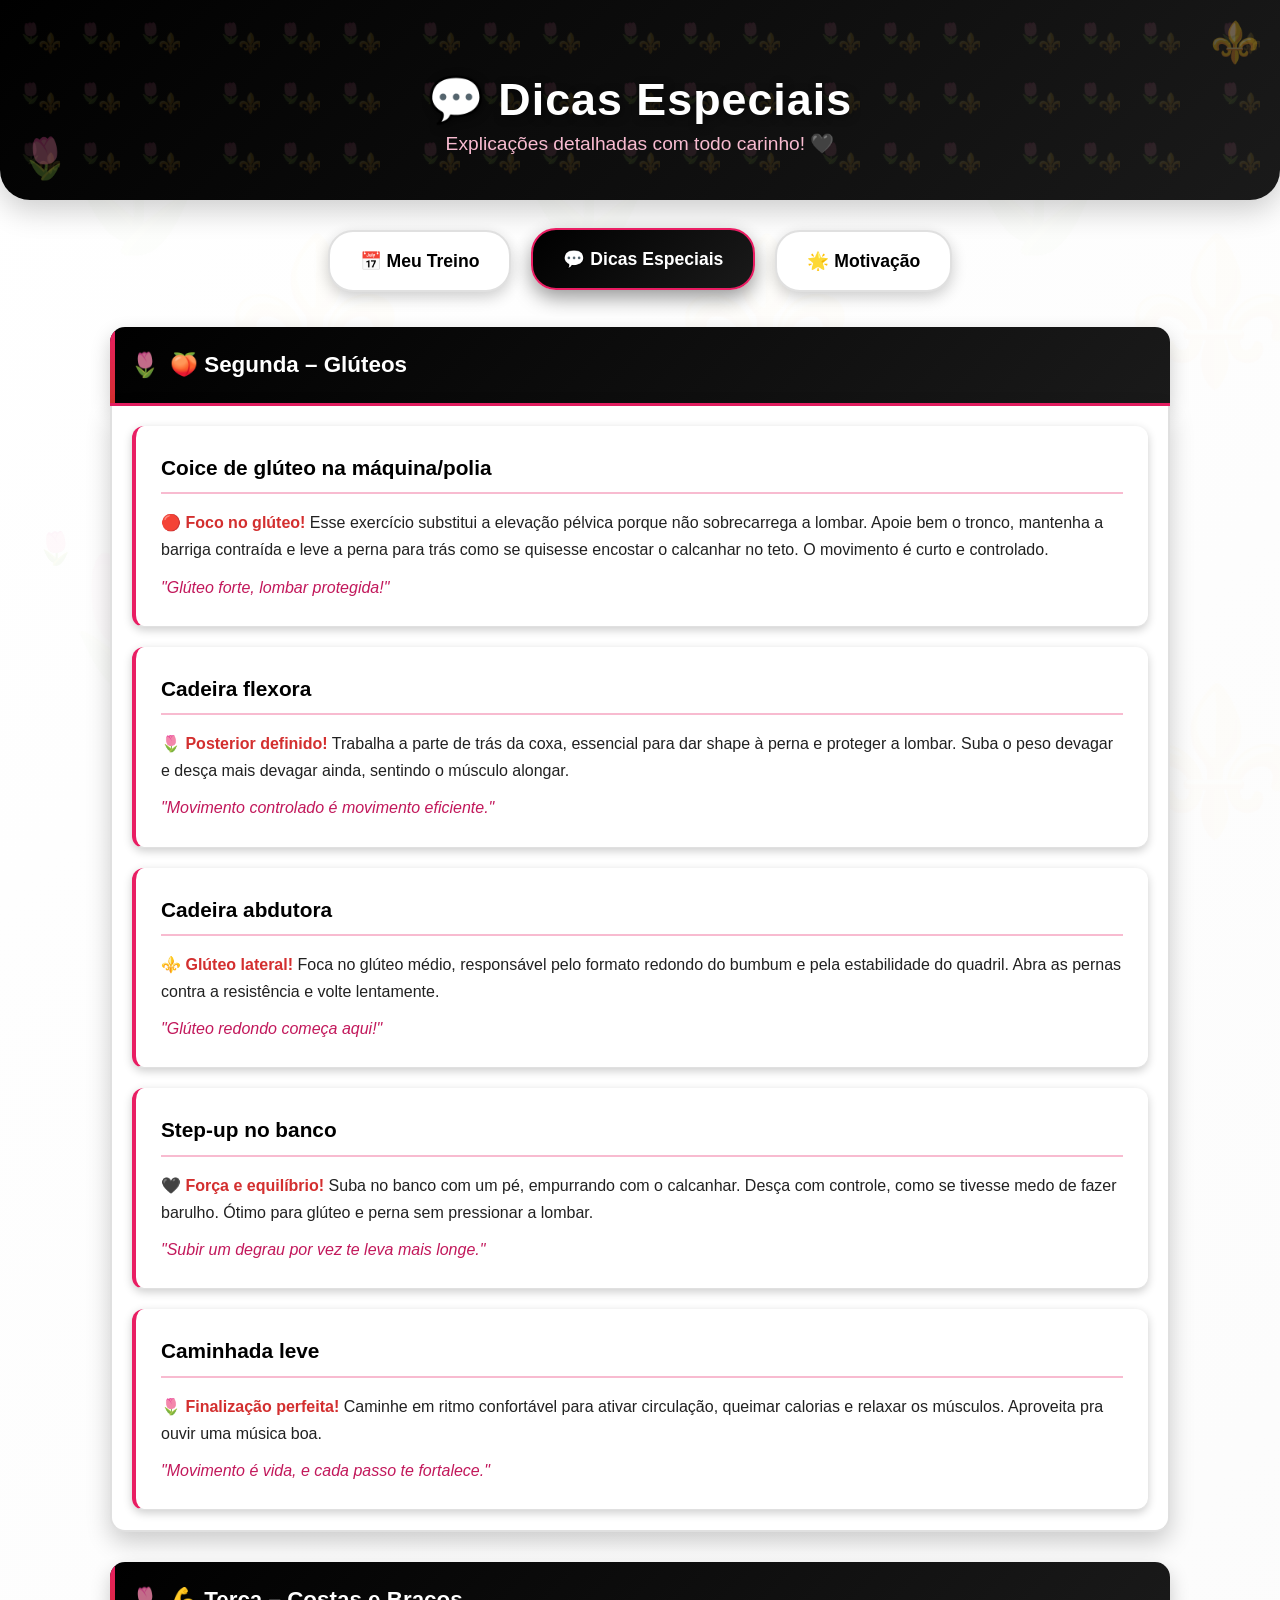
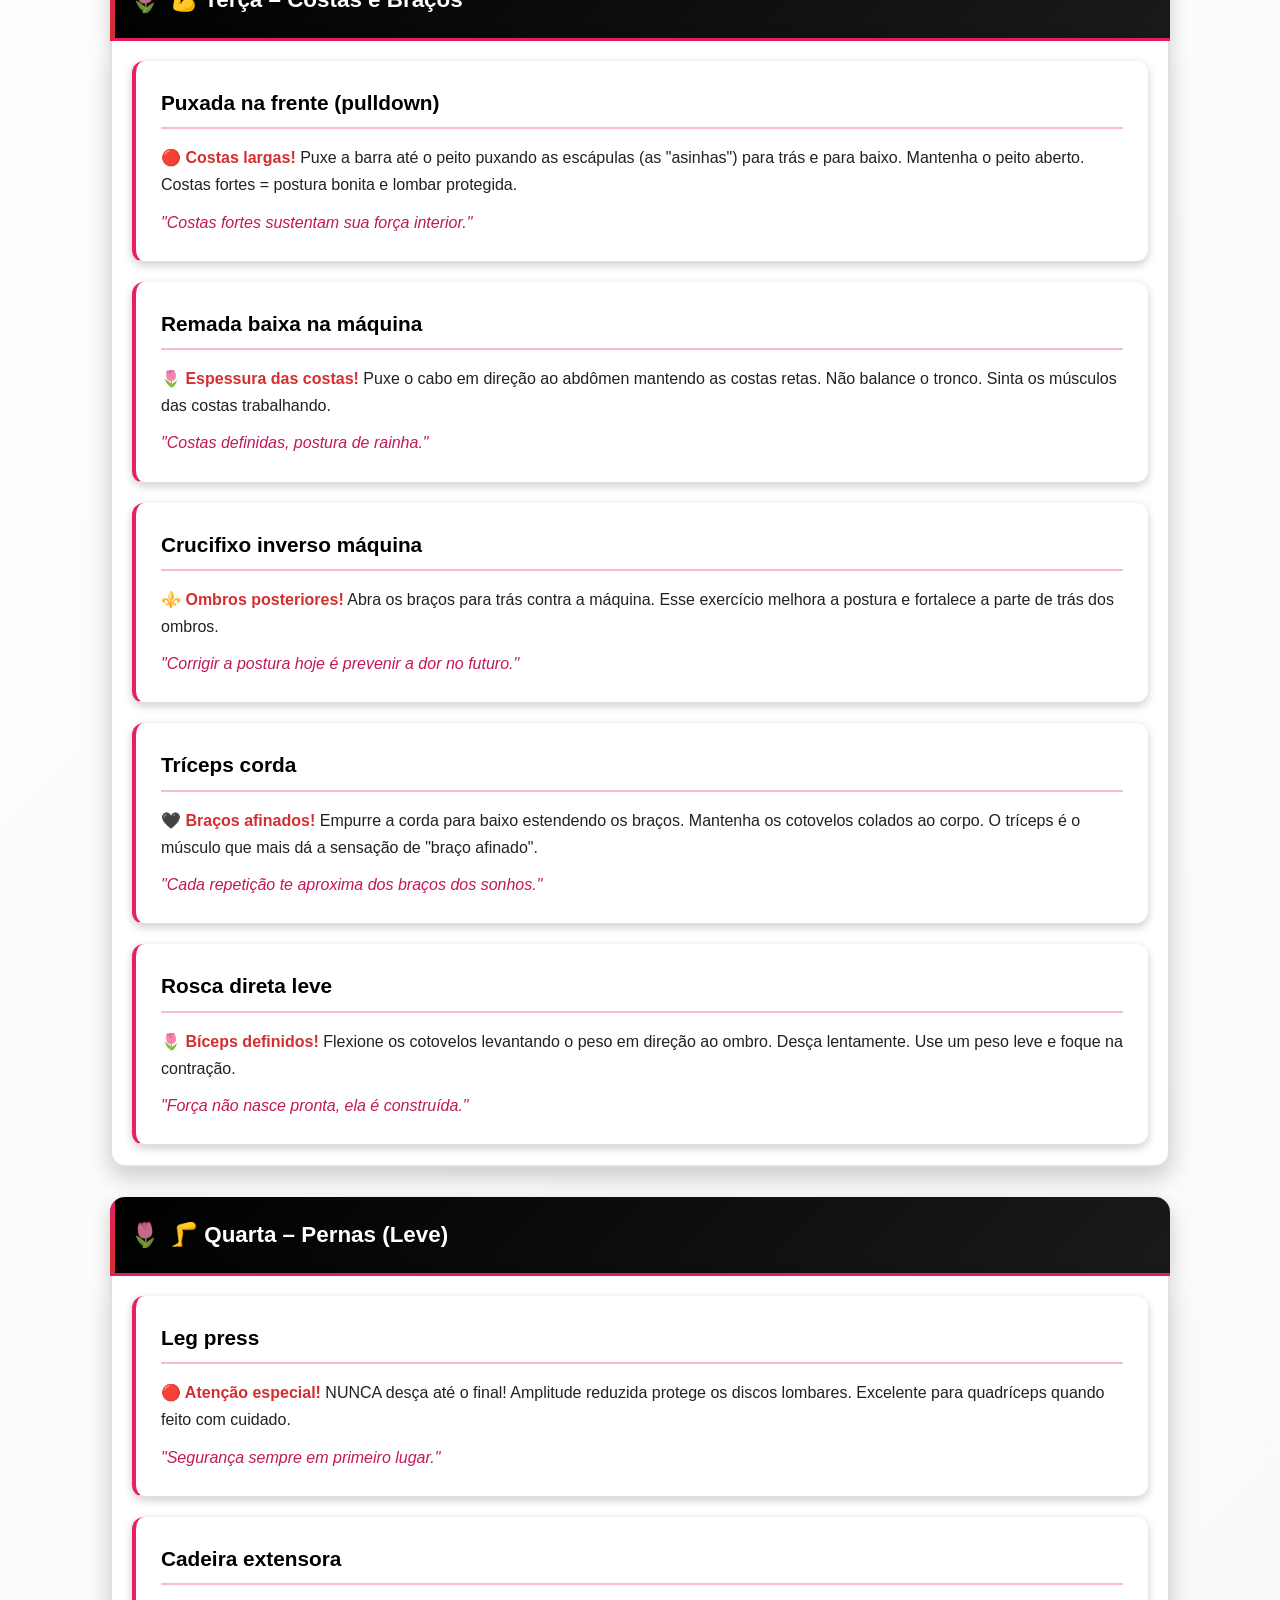
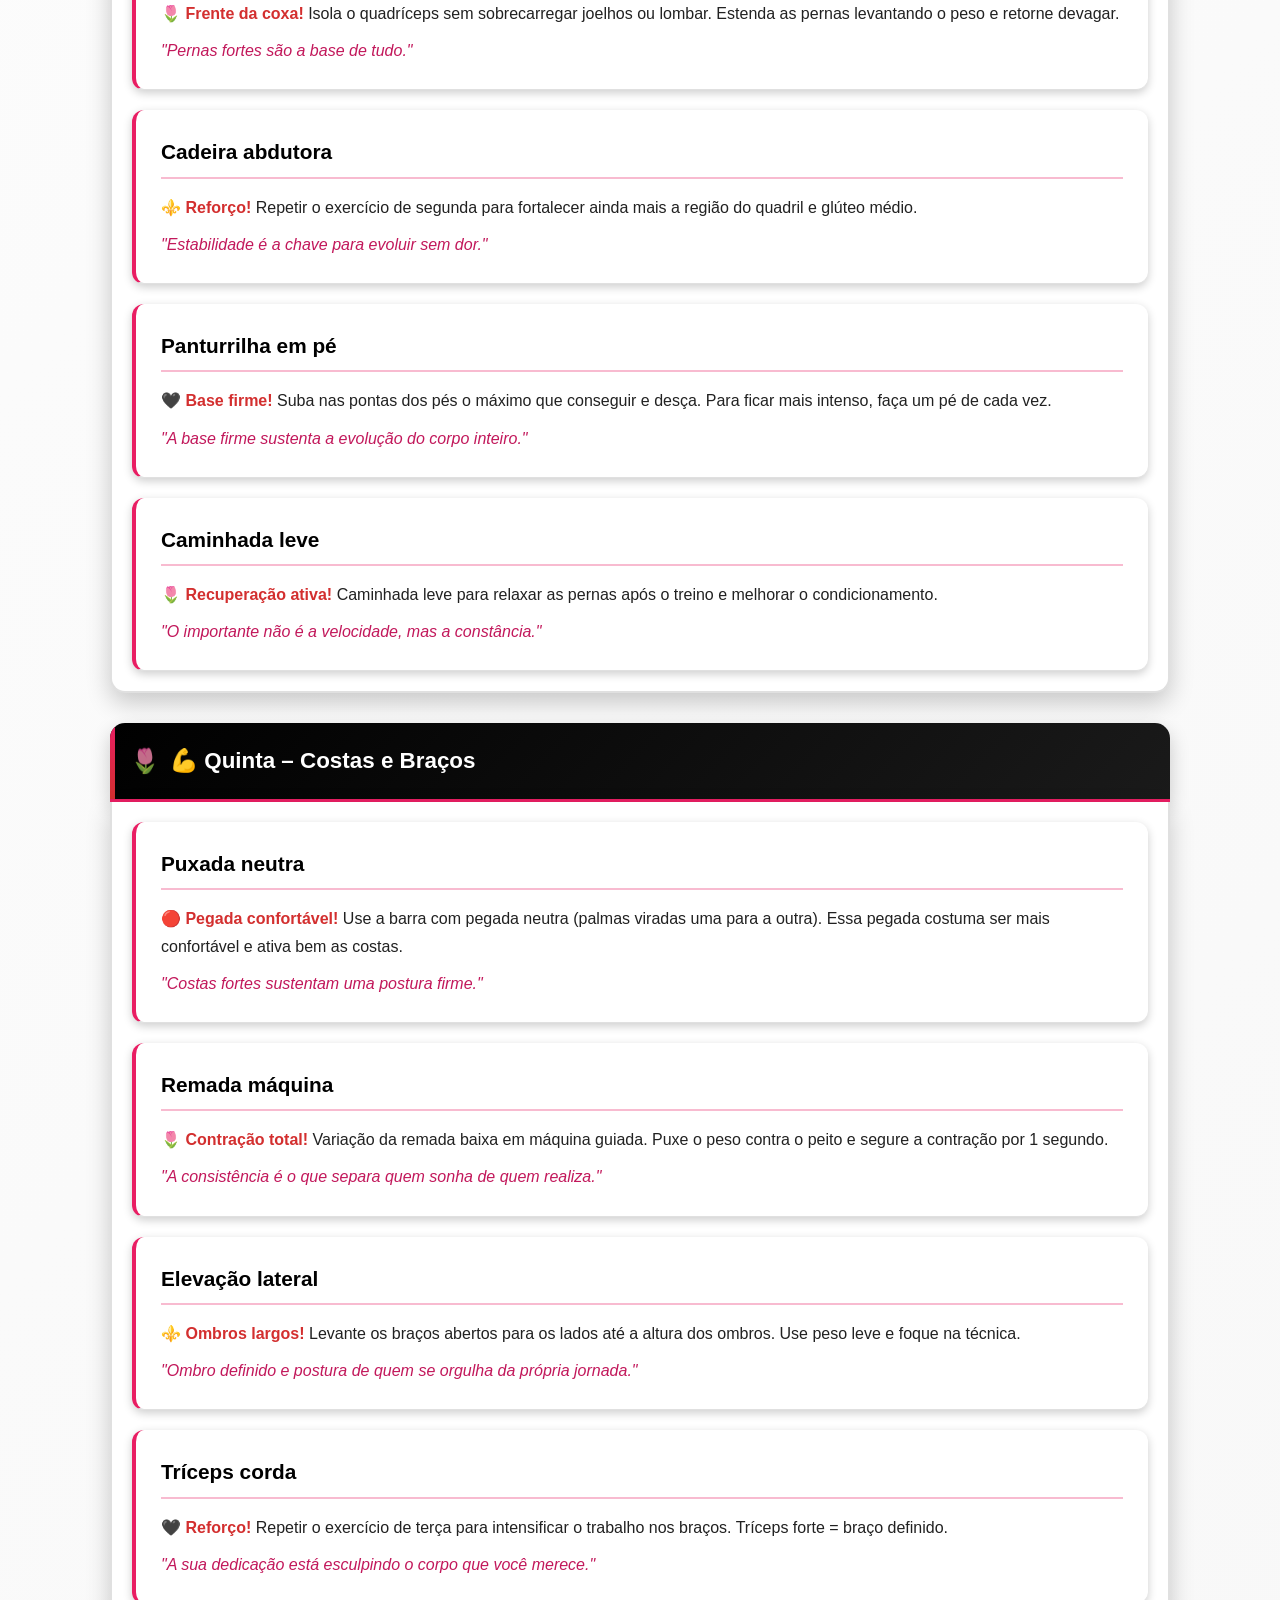
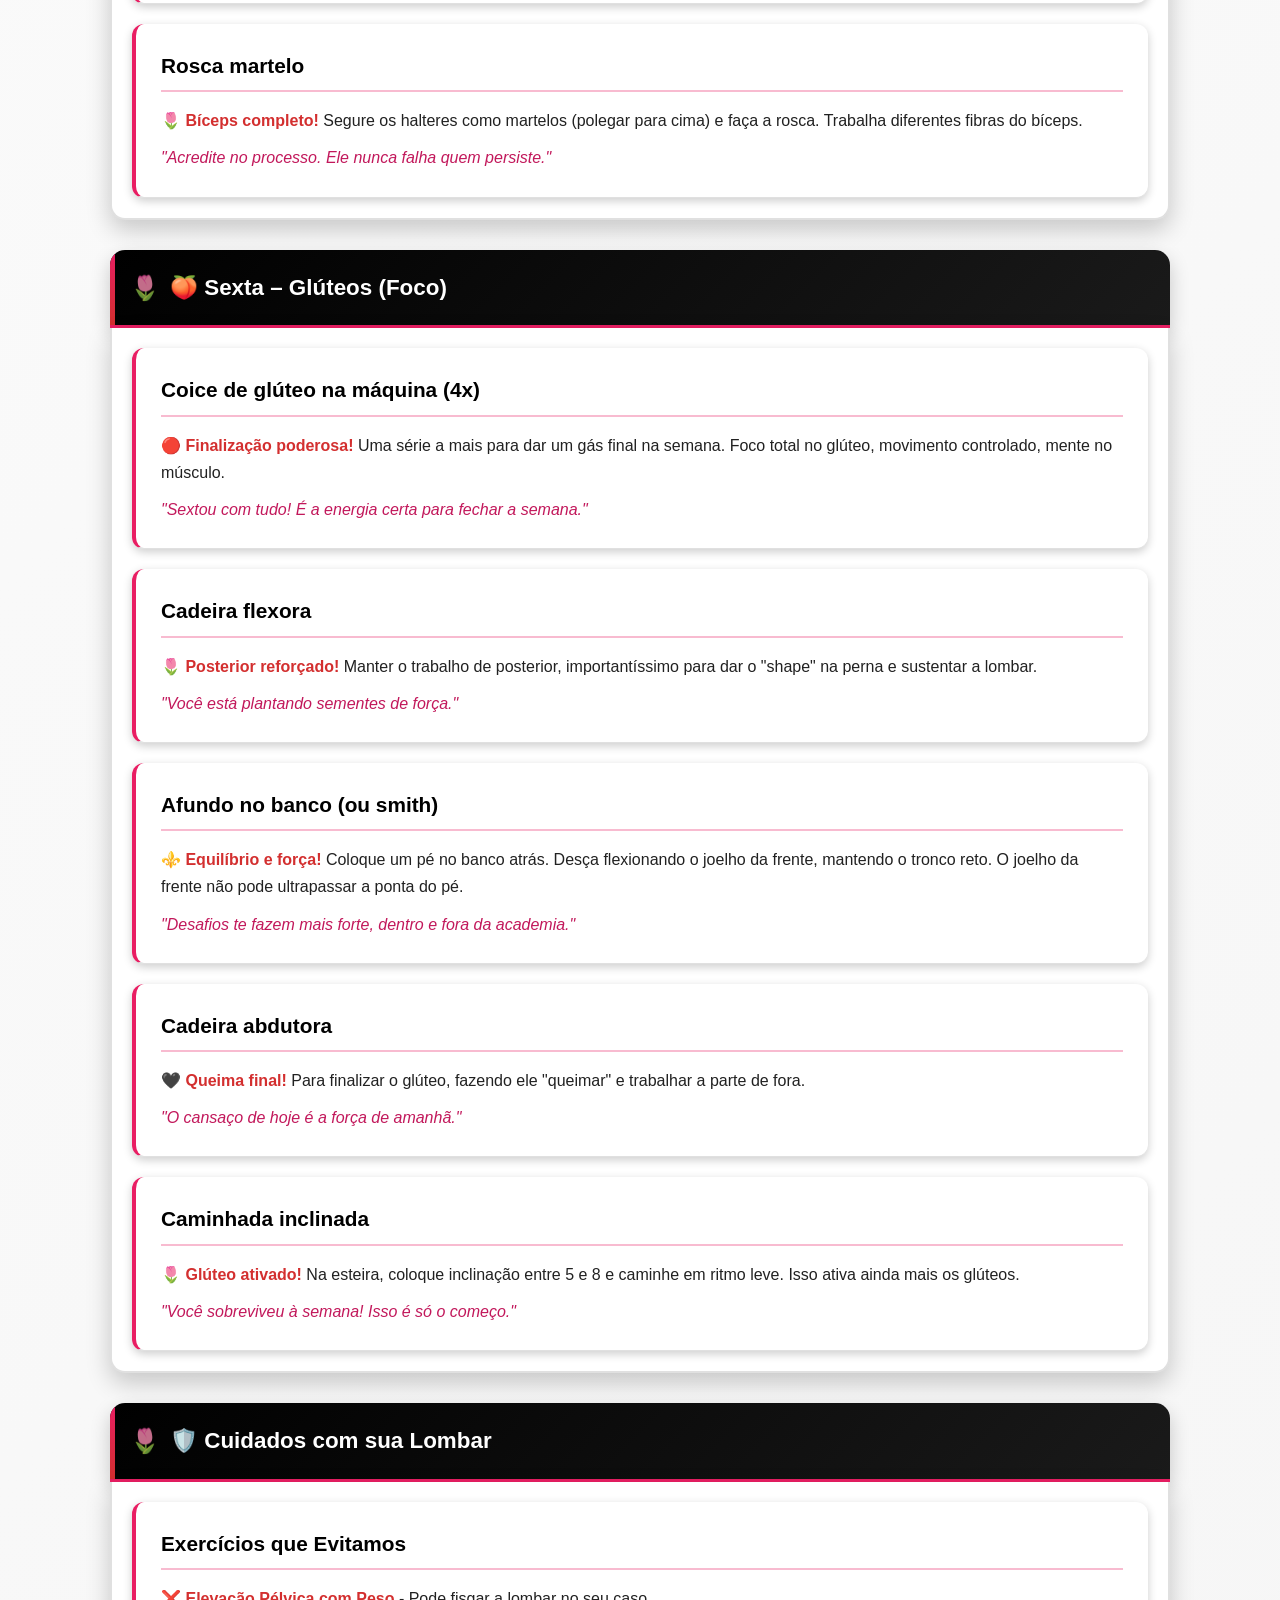
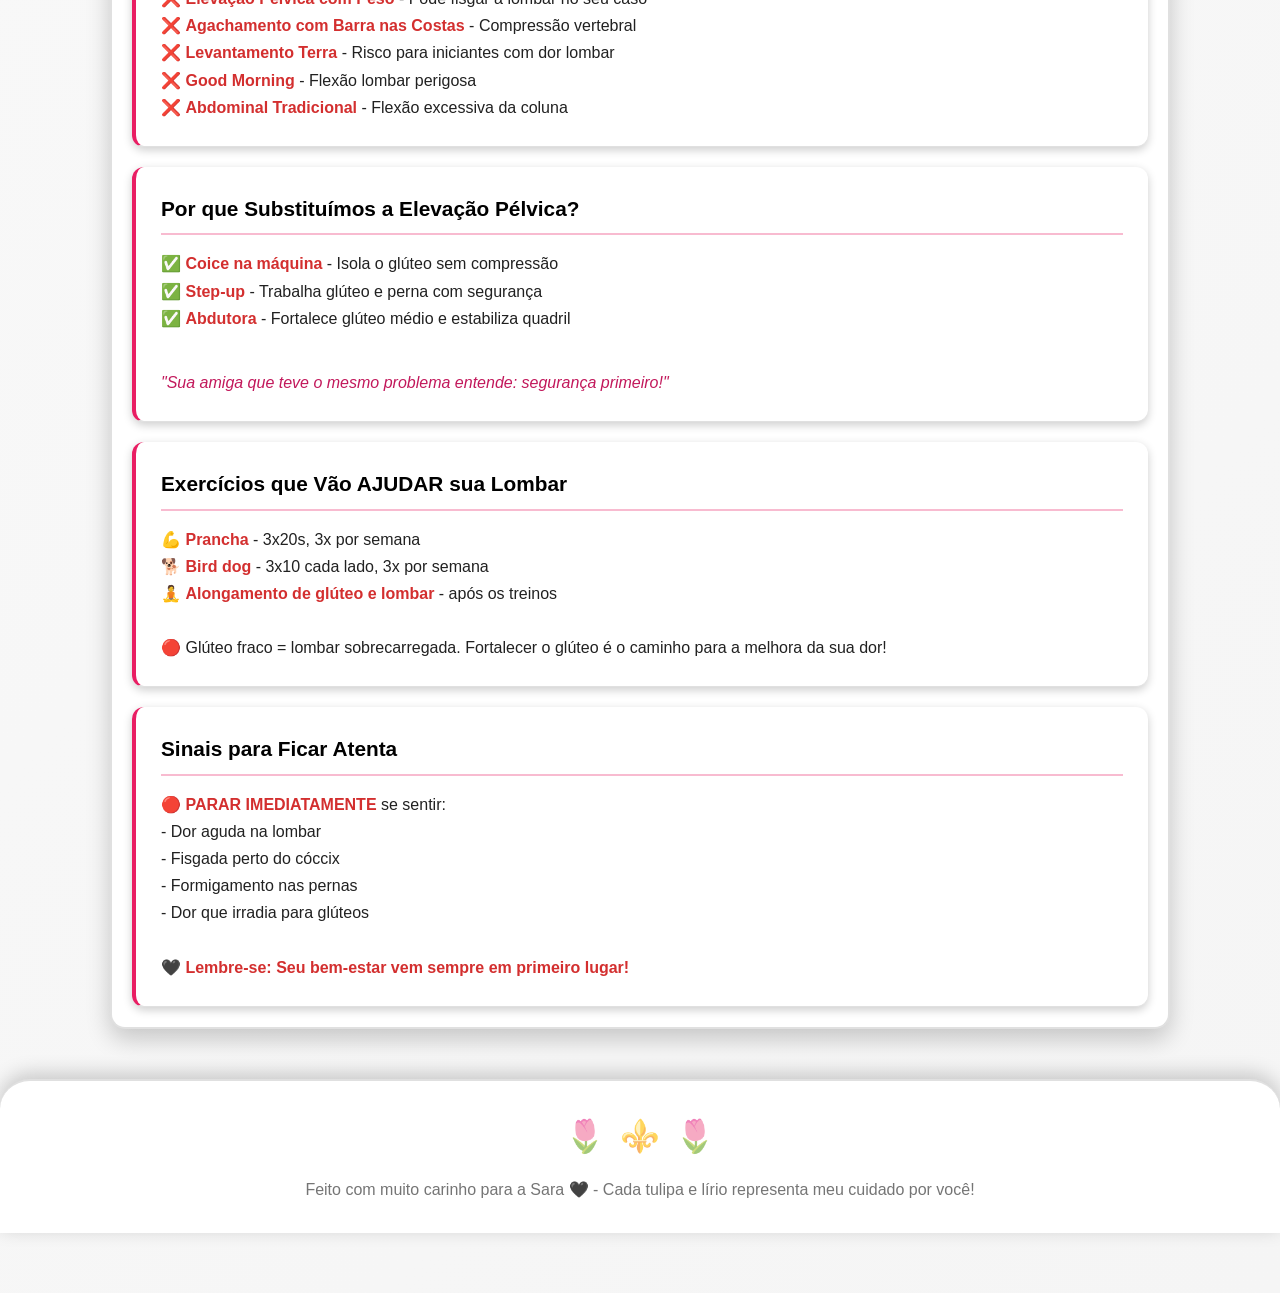
==== comentarios.html @ 5d080634 "v" ====
<!DOCTYPE html>
<html lang="pt-br">
<head>
    <meta charset="UTF-8">
    <meta name="viewport" content="width=device-width, initial-scale=1.0">
    <title>Dicas Especiais - Sara</title>
    <link rel="stylesheet" href="estilo.css">
    <link rel="manifest" href="manifest.json">
    <meta name="theme-color" content="#000000">
</head>
<body class="pagina-comentarios">
    <header>
        <div class="header-bg">
            <div class="header-overlay"></div>
            <div class="flower-decoration-left">🌷</div>
            <div class="flower-decoration-right">⚜️</div>
        </div>
        <h1>💬 Dicas Especiais</h1>
        <p class="subtitulo">Explicações detalhadas com todo carinho! 🖤</p>
    </header>

    <nav class="main-nav">
        <a href="index.html" class="nav-link">📅 Meu Treino</a>
        <a href="comentarios.html" class="nav-link active">💬 Dicas Especiais</a>
        <a href="motivacao.html" class="nav-link">🌟 Motivação</a>
    </nav>

    <div class="container">
        <!-- SEGUNDA - GLÚTEOS -->
        <div class="dia-treino" id="comentarios-segunda">
            <div class="card-header">
                <div class="flower-small">🌷</div>
                <h2>🍑 Segunda – Glúteos</h2>
            </div>
            <div class="exercicios comentarios-lista">
                <div class="comentario-item">
                    <h3>Coice de glúteo na máquina/polia</h3>
                    <p><strong>🔴 Foco no glúteo!</strong> Esse exercício substitui a elevação pélvica porque não sobrecarrega a lombar. Apoie bem o tronco, mantenha a barriga contraída e leve a perna para trás como se quisesse encostar o calcanhar no teto. O movimento é curto e controlado. <em>"Glúteo forte, lombar protegida!"</em></p>
                </div>
                <div class="comentario-item">
                    <h3>Cadeira flexora</h3>
                    <p><strong>🌷 Posterior definido!</strong> Trabalha a parte de trás da coxa, essencial para dar shape à perna e proteger a lombar. Suba o peso devagar e desça mais devagar ainda, sentindo o músculo alongar. <em>"Movimento controlado é movimento eficiente."</em></p>
                </div>
                <div class="comentario-item">
                    <h3>Cadeira abdutora</h3>
                    <p><strong>⚜️ Glúteo lateral!</strong> Foca no glúteo médio, responsável pelo formato redondo do bumbum e pela estabilidade do quadril. Abra as pernas contra a resistência e volte lentamente. <em>"Glúteo redondo começa aqui!"</em></p>
                </div>
                <div class="comentario-item">
                    <h3>Step-up no banco</h3>
                    <p><strong>🖤 Força e equilíbrio!</strong> Suba no banco com um pé, empurrando com o calcanhar. Desça com controle, como se tivesse medo de fazer barulho. Ótimo para glúteo e perna sem pressionar a lombar. <em>"Subir um degrau por vez te leva mais longe."</em></p>
                </div>
                <div class="comentario-item">
                    <h3>Caminhada leve</h3>
                    <p><strong>🌷 Finalização perfeita!</strong> Caminhe em ritmo confortável para ativar circulação, queimar calorias e relaxar os músculos. Aproveita pra ouvir uma música boa. <em>"Movimento é vida, e cada passo te fortalece."</em></p>
                </div>
            </div>
        </div>

        <!-- TERÇA - COSTAS E BRAÇOS -->
        <div class="dia-treino" id="comentarios-terca">
            <div class="card-header">
                <div class="flower-small">🌷</div>
                <h2>💪 Terça – Costas e Braços</h2>
            </div>
            <div class="exercicios comentarios-lista">
                <div class="comentario-item">
                    <h3>Puxada na frente (pulldown)</h3>
                    <p><strong>🔴 Costas largas!</strong> Puxe a barra até o peito puxando as escápulas (as "asinhas") para trás e para baixo. Mantenha o peito aberto. Costas fortes = postura bonita e lombar protegida. <em>"Costas fortes sustentam sua força interior."</em></p>
                </div>
                <div class="comentario-item">
                    <h3>Remada baixa na máquina</h3>
                    <p><strong>🌷 Espessura das costas!</strong> Puxe o cabo em direção ao abdômen mantendo as costas retas. Não balance o tronco. Sinta os músculos das costas trabalhando. <em>"Costas definidas, postura de rainha."</em></p>
                </div>
                <div class="comentario-item">
                    <h3>Crucifixo inverso máquina</h3>
                    <p><strong>⚜️ Ombros posteriores!</strong> Abra os braços para trás contra a máquina. Esse exercício melhora a postura e fortalece a parte de trás dos ombros. <em>"Corrigir a postura hoje é prevenir a dor no futuro."</em></p>
                </div>
                <div class="comentario-item">
                    <h3>Tríceps corda</h3>
                    <p><strong>🖤 Braços afinados!</strong> Empurre a corda para baixo estendendo os braços. Mantenha os cotovelos colados ao corpo. O tríceps é o músculo que mais dá a sensação de "braço afinado". <em>"Cada repetição te aproxima dos braços dos sonhos."</em></p>
                </div>
                <div class="comentario-item">
                    <h3>Rosca direta leve</h3>
                    <p><strong>🌷 Bíceps definidos!</strong> Flexione os cotovelos levantando o peso em direção ao ombro. Desça lentamente. Use um peso leve e foque na contração. <em>"Força não nasce pronta, ela é construída."</em></p>
                </div>
            </div>
        </div>

        <!-- QUARTA - PERNAS LEVE -->
        <div class="dia-treino" id="comentarios-quarta">
            <div class="card-header">
                <div class="flower-small">🌷</div>
                <h2>🦵 Quarta – Pernas (Leve)</h2>
            </div>
            <div class="exercicios comentarios-lista">
                <div class="comentario-item">
                    <h3>Leg press</h3>
                    <p><strong>🔴 Atenção especial!</strong> NUNCA desça até o final! Amplitude reduzida protege os discos lombares. Excelente para quadríceps quando feito com cuidado. <em>"Segurança sempre em primeiro lugar."</em></p>
                </div>
                <div class="comentario-item">
                    <h3>Cadeira extensora</h3>
                    <p><strong>🌷 Frente da coxa!</strong> Isola o quadríceps sem sobrecarregar joelhos ou lombar. Estenda as pernas levantando o peso e retorne devagar. <em>"Pernas fortes são a base de tudo."</em></p>
                </div>
                <div class="comentario-item">
                    <h3>Cadeira abdutora</h3>
                    <p><strong>⚜️ Reforço!</strong> Repetir o exercício de segunda para fortalecer ainda mais a região do quadril e glúteo médio. <em>"Estabilidade é a chave para evoluir sem dor."</em></p>
                </div>
                <div class="comentario-item">
                    <h3>Panturrilha em pé</h3>
                    <p><strong>🖤 Base firme!</strong> Suba nas pontas dos pés o máximo que conseguir e desça. Para ficar mais intenso, faça um pé de cada vez. <em>"A base firme sustenta a evolução do corpo inteiro."</em></p>
                </div>
                <div class="comentario-item">
                    <h3>Caminhada leve</h3>
                    <p><strong>🌷 Recuperação ativa!</strong> Caminhada leve para relaxar as pernas após o treino e melhorar o condicionamento. <em>"O importante não é a velocidade, mas a constância."</em></p>
                </div>
            </div>
        </div>

        <!-- QUINTA - COSTAS E BRAÇOS -->
        <div class="dia-treino" id="comentarios-quinta">
            <div class="card-header">
                <div class="flower-small">🌷</div>
                <h2>💪 Quinta – Costas e Braços</h2>
            </div>
            <div class="exercicios comentarios-lista">
                <div class="comentario-item">
                    <h3>Puxada neutra</h3>
                    <p><strong>🔴 Pegada confortável!</strong> Use a barra com pegada neutra (palmas viradas uma para a outra). Essa pegada costuma ser mais confortável e ativa bem as costas. <em>"Costas fortes sustentam uma postura firme."</em></p>
                </div>
                <div class="comentario-item">
                    <h3>Remada máquina</h3>
                    <p><strong>🌷 Contração total!</strong> Variação da remada baixa em máquina guiada. Puxe o peso contra o peito e segure a contração por 1 segundo. <em>"A consistência é o que separa quem sonha de quem realiza."</em></p>
                </div>
                <div class="comentario-item">
                    <h3>Elevação lateral</h3>
                    <p><strong>⚜️ Ombros largos!</strong> Levante os braços abertos para os lados até a altura dos ombros. Use peso leve e foque na técnica. <em>"Ombro definido e postura de quem se orgulha da própria jornada."</em></p>
                </div>
                <div class="comentario-item">
                    <h3>Tríceps corda</h3>
                    <p><strong>🖤 Reforço!</strong> Repetir o exercício de terça para intensificar o trabalho nos braços. Tríceps forte = braço definido. <em>"A sua dedicação está esculpindo o corpo que você merece."</em></p>
                </div>
                <div class="comentario-item">
                    <h3>Rosca martelo</h3>
                    <p><strong>🌷 Bíceps completo!</strong> Segure os halteres como martelos (polegar para cima) e faça a rosca. Trabalha diferentes fibras do bíceps. <em>"Acredite no processo. Ele nunca falha quem persiste."</em></p>
                </div>
            </div>
        </div>

        <!-- SEXTA - GLÚTEOS -->
        <div class="dia-treino" id="comentarios-sexta">
            <div class="card-header">
                <div class="flower-small">🌷</div>
                <h2>🍑 Sexta – Glúteos (Foco)</h2>
            </div>
            <div class="exercicios comentarios-lista">
                <div class="comentario-item">
                    <h3>Coice de glúteo na máquina (4x)</h3>
                    <p><strong>🔴 Finalização poderosa!</strong> Uma série a mais para dar um gás final na semana. Foco total no glúteo, movimento controlado, mente no músculo. <em>"Sextou com tudo! É a energia certa para fechar a semana."</em></p>
                </div>
                <div class="comentario-item">
                    <h3>Cadeira flexora</h3>
                    <p><strong>🌷 Posterior reforçado!</strong> Manter o trabalho de posterior, importantíssimo para dar o "shape" na perna e sustentar a lombar. <em>"Você está plantando sementes de força."</em></p>
                </div>
                <div class="comentario-item">
                    <h3>Afundo no banco (ou smith)</h3>
                    <p><strong>⚜️ Equilíbrio e força!</strong> Coloque um pé no banco atrás. Desça flexionando o joelho da frente, mantendo o tronco reto. O joelho da frente não pode ultrapassar a ponta do pé. <em>"Desafios te fazem mais forte, dentro e fora da academia."</em></p>
                </div>
                <div class="comentario-item">
                    <h3>Cadeira abdutora</h3>
                    <p><strong>🖤 Queima final!</strong> Para finalizar o glúteo, fazendo ele "queimar" e trabalhar a parte de fora. <em>"O cansaço de hoje é a força de amanhã."</em></p>
                </div>
                <div class="comentario-item">
                    <h3>Caminhada inclinada</h3>
                    <p><strong>🌷 Glúteo ativado!</strong> Na esteira, coloque inclinação entre 5 e 8 e caminhe em ritmo leve. Isso ativa ainda mais os glúteos. <em>"Você sobreviveu à semana! Isso é só o começo."</em></p>
                </div>
            </div>
        </div>

        <!-- CUIDADOS ESPECIAIS -->
        <div class="dia-treino" id="cuidados">
            <div class="card-header">
                <div class="flower-small">🌷</div>
                <h2>🛡️ Cuidados com sua Lombar</h2>
            </div>
            <div class="exercicios comentarios-lista">
                <div class="comentario-item">
                    <h3>Exercícios que Evitamos</h3>
                    <p>❌ <strong>Elevação Pélvica com Peso</strong> - Pode fisgar a lombar no seu caso<br>
                       ❌ <strong>Agachamento com Barra nas Costas</strong> - Compressão vertebral<br>
                       ❌ <strong>Levantamento Terra</strong> - Risco para iniciantes com dor lombar<br>
                       ❌ <strong>Good Morning</strong> - Flexão lombar perigosa<br>
                       ❌ <strong>Abdominal Tradicional</strong> - Flexão excessiva da coluna</p>
                </div>
                <div class="comentario-item">
                    <h3>Por que Substituímos a Elevação Pélvica?</h3>
                    <p>✅ <strong>Coice na máquina</strong> - Isola o glúteo sem compressão<br>
                       ✅ <strong>Step-up</strong> - Trabalha glúteo e perna com segurança<br>
                       ✅ <strong>Abdutora</strong> - Fortalece glúteo médio e estabiliza quadril<br>
                       <br>
                       <em>"Sua amiga que teve o mesmo problema entende: segurança primeiro!"</em></p>
                </div>
                <div class="comentario-item">
                    <h3>Exercícios que Vão AJUDAR sua Lombar</h3>
                    <p>💪 <strong>Prancha</strong> - 3x20s, 3x por semana<br>
                       🐕 <strong>Bird dog</strong> - 3x10 cada lado, 3x por semana<br>
                       🧘 <strong>Alongamento de glúteo e lombar</strong> - após os treinos<br>
                       <br>
                       <span class="destaque">🔴 Glúteo fraco = lombar sobrecarregada. Fortalecer o glúteo é o caminho para a melhora da sua dor!</span></p>
                </div>
                <div class="comentario-item">
                    <h3>Sinais para Ficar Atenta</h3>
                    <p>🔴 <strong>PARAR IMEDIATAMENTE</strong> se sentir:<br>
                       - Dor aguda na lombar<br>
                       - Fisgada perto do cóccix<br>
                       - Formigamento nas pernas<br>
                       - Dor que irradia para glúteos<br>
                       <br>
                       <strong>🖤 Lembre-se: Seu bem-estar vem sempre em primeiro lugar!</strong></p>
                </div>
            </div>
        </div>
    </div>

    <footer>
        <div class="footer-flowers">
            <span>🌷</span>
            <span>⚜️</span>
            <span>🌷</span>
        </div>
        <p>Feito com muito carinho para a Sara 🖤 - Cada tulipa e lírio representa meu cuidado por você!</p>
    </footer>

    <script src="script.js"></script>
</body>
</html>
---- estilo.css ----
/* estilo.css - Tema Sara: Preto, Rosa e Vermelho com Tulipas e Lírios */
:root {
    --preto: #000000;
    --preto-suave: #1a1a1a;
    --preto-claro: #2d2d2d;
    --rosa-escuro: #c2185b;
    --rosa-medio: #e91e63;
    --rosa-claro: #f8bbd0;
    --rosa-suave: #fce4ec;
    --vermelho-escuro: #b71c1c;
    --vermelho-medio: #d32f2f;
    --vermelho-suave: #ffcdd2;
    --branco: #ffffff;
    --cinza-claro: #f5f5f5;
    --cinza-medio: #e0e0e0;
    --cinza-escuro: #9e9e9e;
    --texto: #212121;
    --texto-claro: #757575;
    --sombra-preta: rgba(0, 0, 0, 0.2);
    --sombra-rosa: rgba(233, 30, 99, 0.2);
    --sombra-vermelha: rgba(211, 47, 47, 0.2);
}

* {
    margin: 0;
    padding: 0;
    box-sizing: border-box;
    font-family: 'Segoe UI', Tahoma, Geneva, Verdana, sans-serif;
}

body {
    background-color: var(--branco);
    color: var(--texto);
    line-height: 1.6;
    padding-bottom: 60px;
    min-height: 100vh;
    position: relative;
}

/* FUNDO ESPECIAL PARA PÁGINA INDEX (Tulipas e Lírios) */
.pagina-index {
    background-image: url('data:image/svg+xml,<svg xmlns="http://www.w3.org/2000/svg" viewBox="0 0 100 100" opacity="0.03"><defs><pattern id="tulipas-lirios" x="0" y="0" width="40" height="40" patternUnits="userSpaceOnUse"><text x="10" y="20" font-size="20" fill="%23c2185b" text-anchor="middle">🌷</text><text x="30" y="35" font-size="20" fill="%23d32f2f" text-anchor="middle">⚜️</text></pattern></defs><rect width="100" height="100" fill="url(%23tulipas-lirios)"/></svg>');
    background-attachment: fixed;
}

/* FUNDO PARA PÁGINAS COMENTÁRIOS E MOTIVAÇÃO */
.pagina-comentarios, .pagina-motivacao {
    background: linear-gradient(135deg, var(--branco) 0%, var(--cinza-claro) 100%);
    position: relative;
}

.pagina-comentarios::before, .pagina-motivacao::before {
    content: '';
    position: fixed;
    top: 0;
    left: 0;
    width: 100%;
    height: 100%;
    background-image: url('data:image/svg+xml,<svg xmlns="http://www.w3.org/2000/svg" viewBox="0 0 100 100" opacity="0.02"><defs><pattern id="flores-bg" x="0" y="0" width="50" height="50" patternUnits="userSpaceOnUse"><text x="15" y="25" font-size="16" fill="%23c2185b" text-anchor="middle">🌷</text><text x="35" y="40" font-size="16" fill="%23d32f2f" text-anchor="middle">⚜️</text></pattern></defs><rect width="100" height="100" fill="url(%23flores-bg)"/></svg>');
    z-index: -1;
    pointer-events: none;
}

/* Tela de carregamento */
.loading {
    position: fixed;
    top: 0;
    left: 0;
    width: 100%;
    height: 100%;
    background: var(--preto);
    display: flex;
    justify-content: center;
    align-items: center;
    z-index: 9999;
    transition: opacity 0.5s ease;
}

.loading-content {
    text-align: center;
    max-width: 400px;
    padding: 40px 30px;
    background: var(--branco);
    border-radius: 20px;
    box-shadow: 0 20px 40px rgba(0, 0, 0, 0.3);
    margin: 20px;
    border: 2px solid var(--rosa-medio);
}

.loading-icon {
    font-size: 4rem;
    margin-bottom: 20px;
    animation: pulse 1.5s infinite;
    display: block;
    filter: drop-shadow(0 2px 4px var(--sombra-rosa));
}

.loading-text {
    color: var(--preto);
    font-size: 1.3rem;
    font-weight: 600;
    margin-bottom: 25px;
}

.loading-bar {
    width: 100%;
    height: 8px;
    background-color: var(--cinza-medio);
    border-radius: 10px;
    margin-top: 25px;
    overflow: hidden;
}

.loading-progress {
    height: 100%;
    width: 0%;
    background: linear-gradient(to right, var(--rosa-medio), var(--vermelho-medio));
    border-radius: 10px;
    animation: loading 2s ease-in-out forwards;
}

@keyframes loading {
    0% { width: 0%; }
    100% { width: 100%; }
}

@keyframes pulse {
    0% { transform: scale(1) rotate(0deg); opacity: 0.8; }
    50% { transform: scale(1.1) rotate(5deg); opacity: 1; }
    100% { transform: scale(1) rotate(0deg); opacity: 0.8; }
}

/* Header com tema preto */
header {
    position: relative;
    margin-bottom: 30px;
}

.header-bg {
    height: 200px;
    overflow: hidden;
    background: linear-gradient(135deg, var(--preto) 0%, var(--preto-suave) 100%);
    position: relative;
    border-radius: 0 0 30px 30px;
    box-shadow: 0 10px 30px var(--sombra-preta);
}

.header-overlay {
    position: absolute;
    top: 0;
    left: 0;
    width: 100%;
    height: 100%;
    background: url('data:image/svg+xml,<svg xmlns="http://www.w3.org/2000/svg" viewBox="0 0 100 100" opacity="0.1"><defs><pattern id="header-flowers" x="0" y="0" width="30" height="30" patternUnits="userSpaceOnUse"><text x="15" y="20" font-size="10" fill="%23ffffff" text-anchor="middle">🌷</text><text x="25" y="25" font-size="10" fill="%23ffffff" text-anchor="middle">⚜️</text></pattern></defs><rect width="100" height="100" fill="url(%23header-flowers)"/></svg>');
}

.flower-decoration-left {
    position: absolute;
    bottom: 10px;
    left: 20px;
    font-size: 2.5rem;
    opacity: 0.3;
    animation: floatLeft 4s ease-in-out infinite;
}

.flower-decoration-right {
    position: absolute;
    top: 10px;
    right: 20px;
    font-size: 2.5rem;
    opacity: 0.3;
    animation: floatRight 4s ease-in-out infinite;
}

@keyframes floatLeft {
    0%, 100% { transform: translateY(0) rotate(0deg); }
    50% { transform: translateY(-10px) rotate(-5deg); }
}

@keyframes floatRight {
    0%, 100% { transform: translateY(0) rotate(0deg); }
    50% { transform: translateY(-10px) rotate(5deg); }
}

h1 {
    position: absolute;
    top: 50%;
    left: 50%;
    transform: translate(-50%, -50%);
    font-size: 2.8rem;
    text-align: center;
    color: var(--branco);
    text-shadow: 2px 2px 8px rgba(0, 0, 0, 0.5);
    width: 100%;
    padding: 0 20px;
    font-weight: 700;
    letter-spacing: 1px;
}

.subtitulo {
    position: absolute;
    top: 72%;
    left: 50%;
    transform: translate(-50%, -50%);
    font-size: 1.2rem;
    text-align: center;
    color: var(--rosa-claro);
    width: 100%;
    padding: 0 20px;
    font-weight: 500;
}

/* Navegação */
.main-nav {
    display: flex;
    justify-content: center;
    margin-bottom: 35px;
    padding: 0 20px;
    gap: 20px;
    flex-wrap: wrap;
}

.nav-link {
    background: var(--branco);
    color: var(--preto);
    padding: 15px 30px;
    border-radius: 25px;
    text-decoration: none;
    font-weight: 600;
    transition: all 0.3s ease;
    border: 2px solid var(--cinza-medio);
    box-shadow: 0 5px 15px var(--sombra-preta);
    position: relative;
    overflow: hidden;
    font-size: 1.1rem;
}

.nav-link::before {
    content: '';
    position: absolute;
    top: 0;
    left: -100%;
    width: 100%;
    height: 100%;
    background: linear-gradient(90deg, transparent, var(--rosa-claro), transparent);
    transition: left 0.6s;
}

.nav-link:hover::before {
    left: 100%;
}

.nav-link.active {
    background: linear-gradient(135deg, var(--preto), var(--preto-suave));
    color: var(--branco);
    border-color: var(--rosa-medio);
    box-shadow: 0 8px 20px rgba(0, 0, 0, 0.4);
    transform: translateY(-2px);
}

.nav-link:hover {
    transform: translateY(-3px);
    box-shadow: 0 10px 25px rgba(0, 0, 0, 0.3);
    border-color: var(--rosa-medio);
}

/* Container */
.container {
    max-width: 1100px;
    margin: 0 auto;
    padding: 0 20px;
}

.dia-treino {
    margin-bottom: 30px;
    animation: fadeInUp 0.6s ease;
}

@keyframes fadeInUp {
    from {
        opacity: 0;
        transform: translateY(20px);
    }
    to {
        opacity: 1;
        transform: translateY(0);
    }
}

/* Cards com tema preto/rosa/vermelho */
.card-header {
    background: linear-gradient(135deg, var(--preto), var(--preto-suave));
    color: var(--branco);
    padding: 20px 20px 20px 60px;
    border-radius: 15px 15px 0 0;
    margin-bottom: 0;
    box-shadow: 0 8px 20px var(--sombra-preta);
    border-bottom: 3px solid var(--rosa-medio);
    position: relative;
    overflow: hidden;
}

.card-header::after {
    content: '';
    position: absolute;
    top: 0;
    left: 0;
    width: 5px;
    height: 100%;
    background: linear-gradient(to bottom, var(--rosa-medio), var(--vermelho-medio));
}

.flower-small {
    position: absolute;
    left: 20px;
    top: 50%;
    transform: translateY(-50%);
    font-size: 1.5rem;
    opacity: 0.8;
}

.card-header h2 {
    margin: 0;
    font-size: 1.4rem;
    font-weight: 700;
    color: var(--branco);
}

.exercicios {
    background: var(--branco);
    border-radius: 0 0 15px 15px;
    padding: 25px;
    box-shadow: 0 10px 25px var(--sombra-preta);
    border: 2px solid var(--cinza-medio);
    border-top: none;
    position: relative;
}

/* Exercícios */
.exercicio {
    display: flex;
    align-items: center;
    padding: 18px;
    border-bottom: 2px dashed var(--cinza-medio);
    cursor: pointer;
    transition: all 0.3s ease;
    border-radius: 12px;
    margin-bottom: 10px;
    background: var(--branco);
    position: relative;
}

.exercicio:hover {
    background: var(--cinza-claro);
    transform: translateX(8px);
    border-left: 4px solid var(--rosa-medio);
    box-shadow: 0 5px 15px var(--sombra-rosa);
}

.exercicio:last-child {
    border-bottom: none;
    margin-bottom: 0;
}

.ordem {
    background: linear-gradient(135deg, var(--preto), var(--preto-suave));
    color: var(--branco);
    width: 40px;
    height: 40px;
    border-radius: 50%;
    display: flex;
    justify-content: center;
    align-items: center;
    font-weight: bold;
    margin-right: 20px;
    flex-shrink: 0;
    font-size: 1rem;
    box-shadow: 0 4px 10px var(--sombra-preta);
    border: 2px solid var(--rosa-medio);
}

.nome {
    flex: 1;
    font-weight: 600;
    font-size: 1.1rem;
    color: var(--preto);
}

.nome small {
    color: var(--texto-claro);
    font-size: 0.9rem;
    display: block;
    margin-top: 6px;
    font-weight: 400;
}

.dica-icon {
    background: linear-gradient(135deg, var(--preto), var(--preto-suave));
    color: var(--branco);
    width: 40px;
    height: 40px;
    border-radius: 50%;
    display: flex;
    justify-content: center;
    align-items: center;
    margin-left: 15px;
    cursor: pointer;
    flex-shrink: 0;
    transition: all 0.3s ease;
    font-size: 1.2rem;
    box-shadow: 0 4px 10px var(--sombra-preta);
    border: 2px solid var(--rosa-medio);
}

.dica-icon:hover {
    background: var(--rosa-medio);
    color: var(--preto);
    transform: scale(1.1) rotate(8deg);
    box-shadow: 0 6px 15px var(--sombra-rosa);
}

/* Exercícios completos */
.exercicio.completo {
    background: linear-gradient(135deg, var(--rosa-suave), var(--cinza-claro));
    border-left: 4px solid var(--vermelho-medio);
    opacity: 0.9;
}

.exercicio.completo .ordem {
    background: linear-gradient(135deg, var(--rosa-medio), var(--vermelho-medio));
    border-color: var(--branco);
}

/* AVISO CARD */
.aviso-card {
    background: linear-gradient(135deg, var(--preto), var(--preto-suave));
    border-radius: 15px;
    padding: 25px;
    margin: 30px 0;
    box-shadow: 0 10px 25px var(--sombra-preta);
    border-left: 5px solid var(--vermelho-medio);
    color: var(--branco);
}

.aviso-header {
    display: flex;
    align-items: center;
    gap: 15px;
    margin-bottom: 20px;
    border-bottom: 1px solid var(--cinza-escuro);
    padding-bottom: 15px;
}

.aviso-icon {
    font-size: 2rem;
}

.aviso-header h3 {
    color: var(--branco);
    margin: 0;
    font-size: 1.3rem;
}

.aviso-content p {
    margin-bottom: 15px;
    color: var(--cinza-medio);
}

.aviso-content .destaque {
    color: var(--rosa-claro);
    font-weight: 600;
    font-size: 1.1rem;
    border-left: 3px solid var(--vermelho-medio);
    padding-left: 15px;
}

/* Comentários */
.comentarios-lista {
    padding: 20px;
}

.comentario-item {
    padding: 25px;
    border-bottom: 1px solid var(--cinza-medio);
    background: var(--branco);
    border-radius: 12px;
    margin-bottom: 20px;
    border-left: 4px solid var(--rosa-medio);
    transition: transform 0.3s ease, box-shadow 0.3s ease;
    box-shadow: 0 3px 10px var(--sombra-preta);
}

.comentario-item:hover {
    transform: translateY(-3px);
    box-shadow: 0 8px 20px var(--sombra-rosa);
}

.comentario-item:last-child {
    margin-bottom: 0;
}

.comentario-item h3 {
    color: var(--preto);
    margin-bottom: 15px;
    font-size: 1.3rem;
    font-weight: 700;
    border-bottom: 2px solid var(--rosa-claro);
    padding-bottom: 8px;
}

.comentario-item p {
    line-height: 1.7;
    color: var(--texto);
    font-size: 1rem;
}

.comentario-item p strong {
    color: var(--vermelho-medio);
}

.comentario-item em {
    color: var(--rosa-escuro);
    font-style: italic;
    display: block;
    margin-top: 10px;
}

/* ===== MOTIVAÇÃO ===== */
.motivacao-grid {
    display: grid;
    grid-template-columns: repeat(auto-fit, minmax(300px, 1fr));
    gap: 25px;
    margin-bottom: 40px;
}

.motivacao-card {
    background: linear-gradient(135deg, var(--branco), var(--cinza-claro));
    border-radius: 20px;
    padding: 30px 25px;
    box-shadow: 0 10px 25px var(--sombra-preta);
    border: 2px solid var(--cinza-medio);
    position: relative;
    transition: all 0.3s ease;
    overflow: hidden;
    border-top: 5px solid var(--rosa-medio);
}

.motivacao-card:hover {
    transform: translateY(-8px);
    box-shadow: 0 15px 30px var(--sombra-rosa);
    border-color: var(--rosa-medio);
}

.card-destaque {
    border-top: 5px solid var(--vermelho-medio);
    background: linear-gradient(135deg, var(--cinza-claro), var(--branco));
}

.card-icon {
    font-size: 3rem;
    text-align: center;
    margin-bottom: 20px;
    opacity: 0.9;
}

.motivacao-content {
    text-align: center;
    position: relative;
}

.motivacao-content h3 {
    color: var(--preto);
    margin-bottom: 15px;
    font-size: 1.4rem;
    font-weight: 700;
}

.motivacao-content p {
    color: var(--texto);
    line-height: 1.7;
    font-size: 1rem;
    margin-bottom: 20px;
}

.motivacao-flower {
    font-size: 1.8rem;
    opacity: 0.7;
    animation: gentlePulse 3s ease-in-out infinite;
}

@keyframes gentlePulse {
    0%, 100% { transform: scale(1) rotate(0deg); opacity: 0.7; }
    50% { transform: scale(1.1) rotate(5deg); opacity: 1; }
}

/* Frase do Dia */
.frase-diaria {
    background: linear-gradient(135deg, var(--preto), var(--preto-suave));
    border-radius: 20px;
    margin-bottom: 40px;
    box-shadow: 0 10px 30px var(--sombra-preta);
    overflow: hidden;
}

.frase-header {
    background: rgba(255, 255, 255, 0.1);
    padding: 20px;
    position: relative;
    display: flex;
    align-items: center;
    gap: 15px;
    border-bottom: 1px solid var(--cinza-escuro);
}

.frase-header h2 {
    color: var(--branco);
    margin: 0;
    font-size: 1.5rem;
    font-weight: 700;
}

.frase-content {
    padding: 40px 30px;
    text-align: center;
}

#fraseAtual {
    color: var(--branco);
    font-size: 1.4rem;
    font-weight: 500;
    line-height: 1.6;
    margin-bottom: 25px;
    text-shadow: 0 2px 4px rgba(0, 0, 0, 0.3);
    font-style: italic;
}

.btn-nova-frase {
    background: linear-gradient(135deg, var(--rosa-medio), var(--vermelho-medio));
    color: var(--branco);
    border: none;
    padding: 12px 25px;
    border-radius: 25px;
    font-weight: 600;
    font-size: 1rem;
    cursor: pointer;
    transition: all 0.3s ease;
    box-shadow: 0 4px 15px rgba(0, 0, 0, 0.3);
}

.btn-nova-frase:hover {
    transform: translateY(-2px);
    box-shadow: 0 6px 20px rgba(0, 0, 0, 0.4);
    background: linear-gradient(135deg, var(--vermelho-medio), var(--rosa-medio));
}

/* Contador Motivacional */
.contador-motivacional {
    background: var(--branco);
    border-radius: 20px;
    padding: 30px;
    box-shadow: 0 10px 25px var(--sombra-preta);
    border: 2px solid var(--cinza-medio);
    margin-bottom: 30px;
}

.contador-header {
    display: flex;
    align-items: center;
    gap: 15px;
    margin-bottom: 30px;
    padding-bottom: 15px;
    border-bottom: 2px solid var(--rosa-claro);
}

.contador-header h2 {
    color: var(--preto);
    margin: 0;
    font-size: 1.5rem;
    font-weight: 700;
}

.contador-content {
    display: grid;
    grid-template-columns: repeat(auto-fit, minmax(180px, 1fr));
    gap: 20px;
}

.contador-item {
    text-align: center;
    padding: 20px;
    background: var(--cinza-claro);
    border-radius: 15px;
    border: 1px solid var(--cinza-medio);
}

.contador-numero {
    display: block;
    font-size: 2.5rem;
    font-weight: 800;
    color: var(--vermelho-medio);
    margin-bottom: 8px;
}

.contador-texto {
    color: var(--texto-claro);
    font-weight: 500;
    font-size: 0.95rem;
}

/* Lembrete Especial */
.lembrete-card {
    background: linear-gradient(135deg, var(--branco), var(--cinza-claro));
    border-radius: 20px;
    padding: 30px;
    box-shadow: 0 10px 25px var(--sombra-preta);
    border: 2px solid var(--rosa-medio);
    margin: 40px 0;
    text-align: center;
}

.lembrete-header {
    display: flex;
    justify-content: center;
    gap: 20px;
    margin-bottom: 20px;
    font-size: 2rem;
}

.lembrete-content h3 {
    color: var(--preto);
    margin-bottom: 15px;
    font-size: 1.5rem;
}

.lembrete-content p {
    color: var(--texto);
    line-height: 1.8;
    font-size: 1.1rem;
    max-width: 800px;
    margin: 0 auto 15px;
}

.lembrete-assinatura {
    color: var(--rosa-escuro);
    font-style: italic;
    margin-top: 20px;
}

/* Modal */
.modal {
    display: none;
    position: fixed;
    z-index: 1000;
    left: 0;
    top: 0;
    width: 100%;
    height: 100%;
    background-color: rgba(0, 0, 0, 0.7);
    backdrop-filter: blur(5px);
}

.modal-content {
    background: linear-gradient(135deg, var(--branco), var(--cinza-claro));
    margin: 10% auto;
    padding: 30px;
    border: 3px solid var(--rosa-medio);
    border-radius: 20px;
    width: 90%;
    max-width: 500px;
    position: relative;
    box-shadow: 0 15px 40px rgba(0, 0, 0, 0.4);
    animation: modalSlideIn 0.3s ease;
}

@keyframes modalSlideIn {
    from {
        opacity: 0;
        transform: translateY(-50px) scale(0.9);
    }
    to {
        opacity: 1;
        transform: translateY(0) scale(1);
    }
}

.close {
    color: var(--cinza-escuro);
    float: right;
    font-size: 32px;
    font-weight: bold;
    cursor: pointer;
    line-height: 1;
    transition: color 0.3s ease;
    position: absolute;
    top: 15px;
    right: 20px;
}

.close:hover {
    color: var(--vermelho-medio);
}

.modal-flower {
    font-size: 2.5rem;
    text-align: center;
    margin-bottom: 15px;
    opacity: 0.8;
}

#dicaTexto {
    margin-top: 15px;
    line-height: 1.6;
    color: var(--texto);
    font-size: 1.1rem;
    padding: 15px;
    background: var(--branco);
    border-radius: 12px;
    border-left: 4px solid var(--rosa-medio);
    box-shadow: 0 3px 10px var(--sombra-rosa);
}

/* Footer */
footer {
    text-align: center;
    padding: 30px;
    margin-top: 50px;
    color: var(--texto-claro);
    font-weight: 500;
    border-top: 2px solid var(--cinza-medio);
    background: var(--branco);
    border-radius: 30px 30px 0 0;
    box-shadow: 0 -5px 20px var(--sombra-preta);
    position: relative;
}

.footer-flowers {
    display: flex;
    justify-content: center;
    gap: 15px;
    margin-bottom: 15px;
    font-size: 2rem;
    opacity: 0.7;
    animation: gentlePulse 4s ease-in-out infinite;
}

/* Scrollbar personalizada */
::-webkit-scrollbar {
    width: 10px;
}

::-webkit-scrollbar-track {
    background: var(--cinza-claro);
}

::-webkit-scrollbar-thumb {
    background: linear-gradient(135deg, var(--preto), var(--preto-suave));
    border-radius: 5px;
}

::-webkit-scrollbar-thumb:hover {
    background: linear-gradient(135deg, var(--rosa-medio), var(--vermelho-medio));
}

/* Seleção de texto */
::selection {
    background: var(--rosa-medio);
    color: var(--branco);
}

::-moz-selection {
    background: var(--rosa-medio);
    color: var(--branco);
}

/* ===== RESPONSIVIDADE ===== */
@media (max-width: 768px) {
    .header-bg {
        height: 160px;
    }
    
    h1 {
        font-size: 2.2rem;
    }
    
    .subtitulo {
        font-size: 1rem;
        top: 75%;
    }
    
    .main-nav {
        flex-direction: column;
        align-items: center;
        gap: 12px;
    }
    
    .nav-link {
        width: 90%;
        text-align: center;
        padding: 12px 20px;
        font-size: 1rem;
    }
    
    .exercicio {
        flex-direction: column;
        align-items: flex-start;
        padding: 15px;
    }
    
    .ordem {
        margin-bottom: 10px;
        width: 35px;
        height: 35px;
        font-size: 0.9rem;
    }
    
    .nome {
        font-size: 1rem;
        margin-bottom: 10px;
    }
    
    .dica-icon {
        align-self: flex-end;
        margin-top: 5px;
        width: 35px;
        height: 35px;
    }
    
    .card-header {
        padding: 15px 15px 15px 50px;
    }
    
    .card-header h2 {
        font-size: 1.2rem;
    }
    
    .flower-small {
        left: 15px;
        font-size: 1.3rem;
    }
    
    .flower-decoration-left, .flower-decoration-right {
        font-size: 2rem;
    }
    
    .motivacao-grid {
        grid-template-columns: 1fr;
    }
    
    .frase-content {
        padding: 30px 20px;
    }
    
    #fraseAtual {
        font-size: 1.2rem;
    }
    
    .contador-content {
        grid-template-columns: 1fr;
    }
    
    .contador-numero {
        font-size: 2rem;
    }
    
    .modal-content {
        width: 95%;
        margin: 20% auto;
        padding: 20px;
    }
    
    .loading-content {
        padding: 30px 20px;
        margin: 15px;
    }
    
    .loading-icon {
        font-size: 3rem;
    }
    
    .comentario-item {
        padding: 20px;
    }
    
    .comentario-item h3 {
        font-size: 1.2rem;
    }
    
    .aviso-card {
        padding: 20px;
    }
    
    .aviso-header h3 {
        font-size: 1.2rem;
    }
}

@media (max-width: 480px) {
    .header-bg {
        height: 140px;
    }
    
    h1 {
        font-size: 1.8rem;
    }
    
    .subtitulo {
        font-size: 0.9rem;
        top: 78%;
    }
    
    .nav-link {
        padding: 10px 15px;
        font-size: 0.95rem;
    }
    
    .ordem {
        width: 30px;
        height: 30px;
        font-size: 0.8rem;
    }
    
    .dica-icon {
        width: 30px;
        height: 30px;
        font-size: 1rem;
    }
    
    .card-header h2 {
        font-size: 1.1rem;
    }
    
    .motivacao-card {
        padding: 25px 20px;
    }
    
    .motivacao-content h3 {
        font-size: 1.3rem;
    }
    
    .btn-nova-frase {
        padding: 10px 20px;
        font-size: 0.95rem;
    }
    
    .contador-item {
        padding: 15px;
    }
    
    .contador-numero {
        font-size: 1.8rem;
    }
    
    .lembrete-content p {
        font-size: 1rem;
    }
}
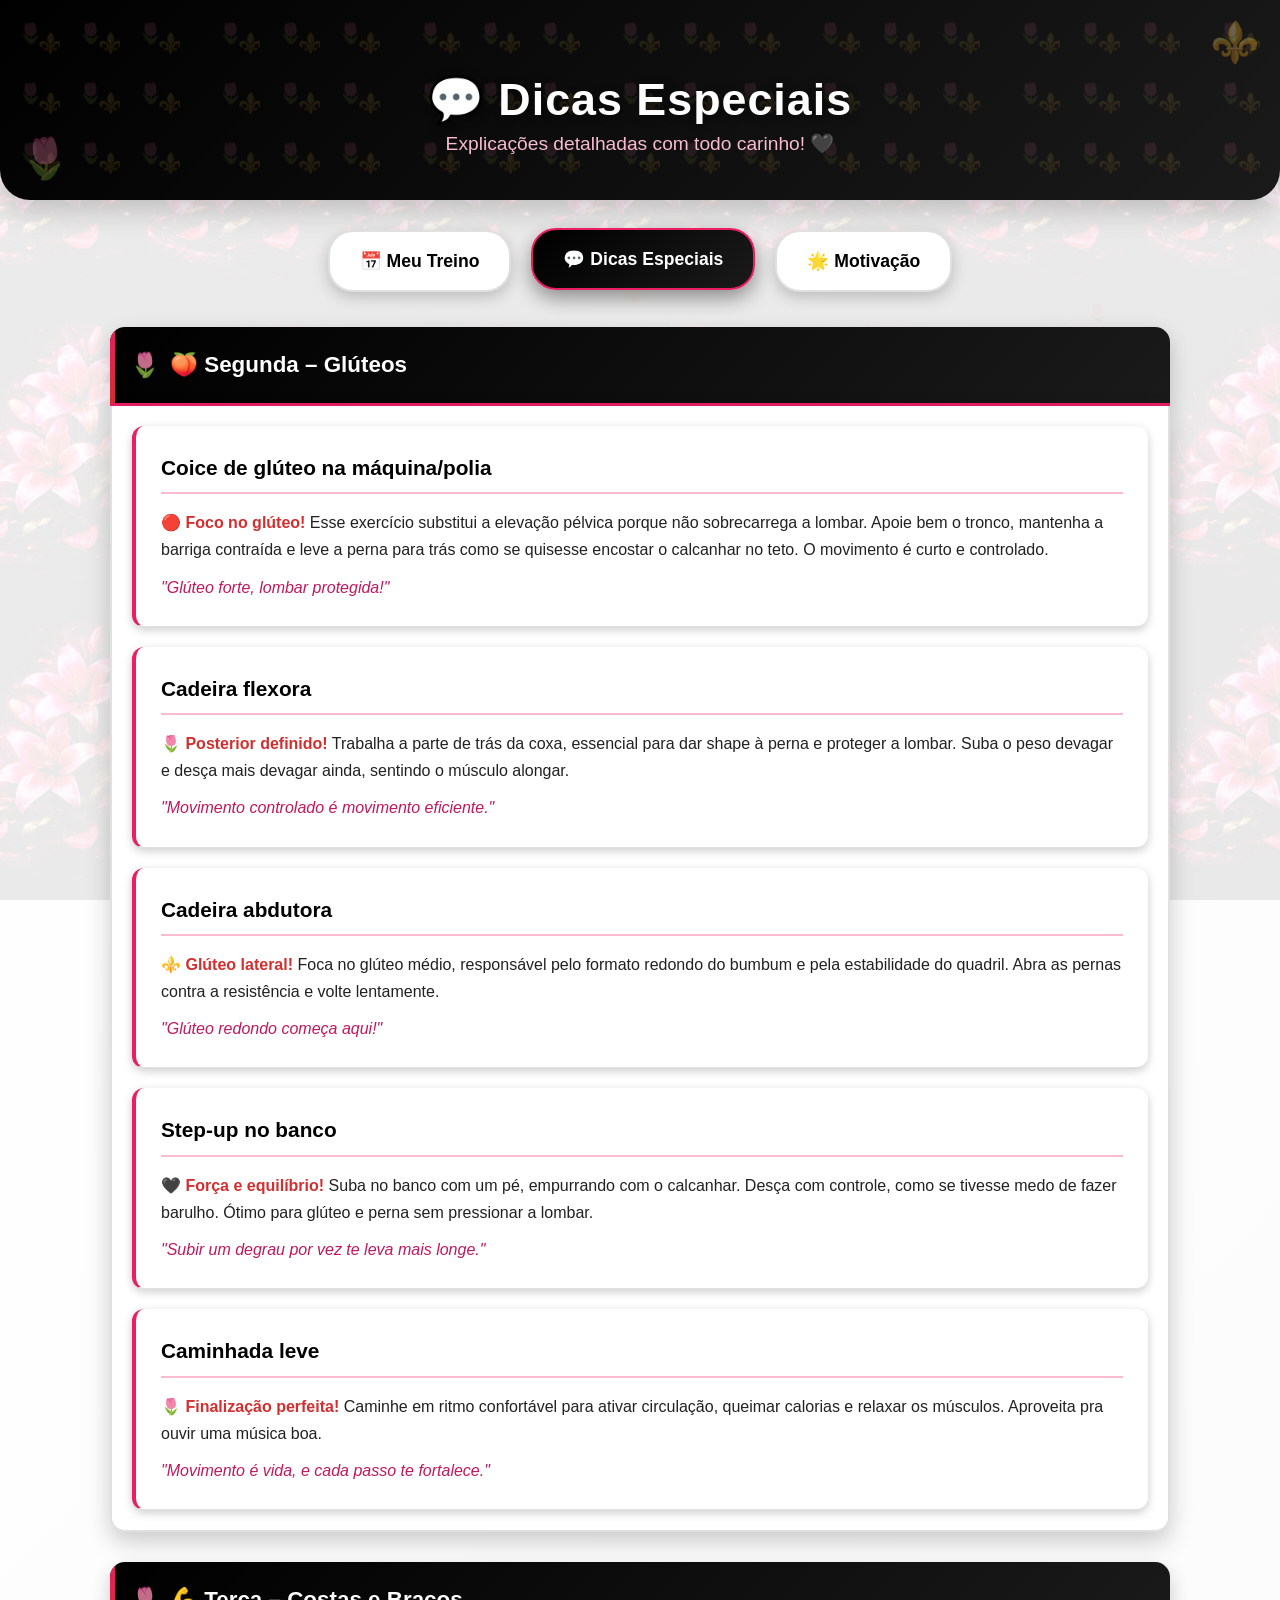
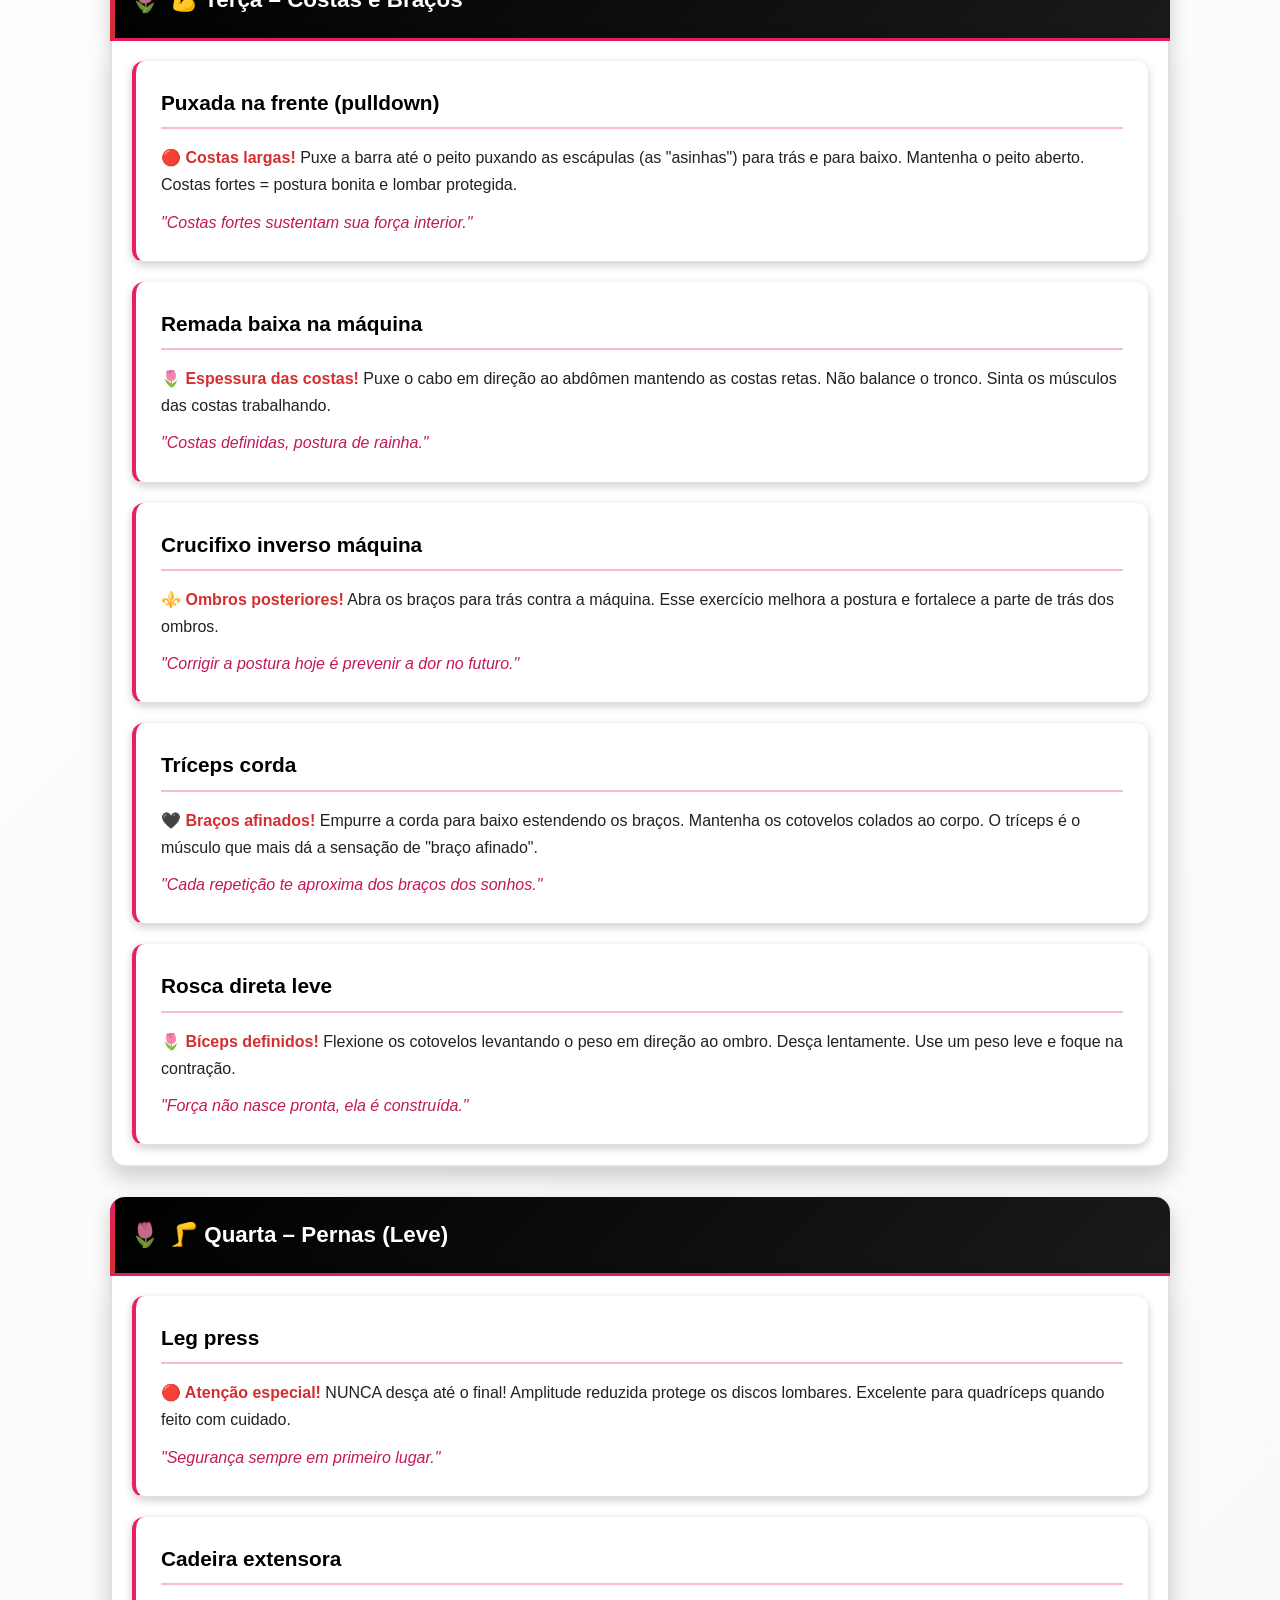
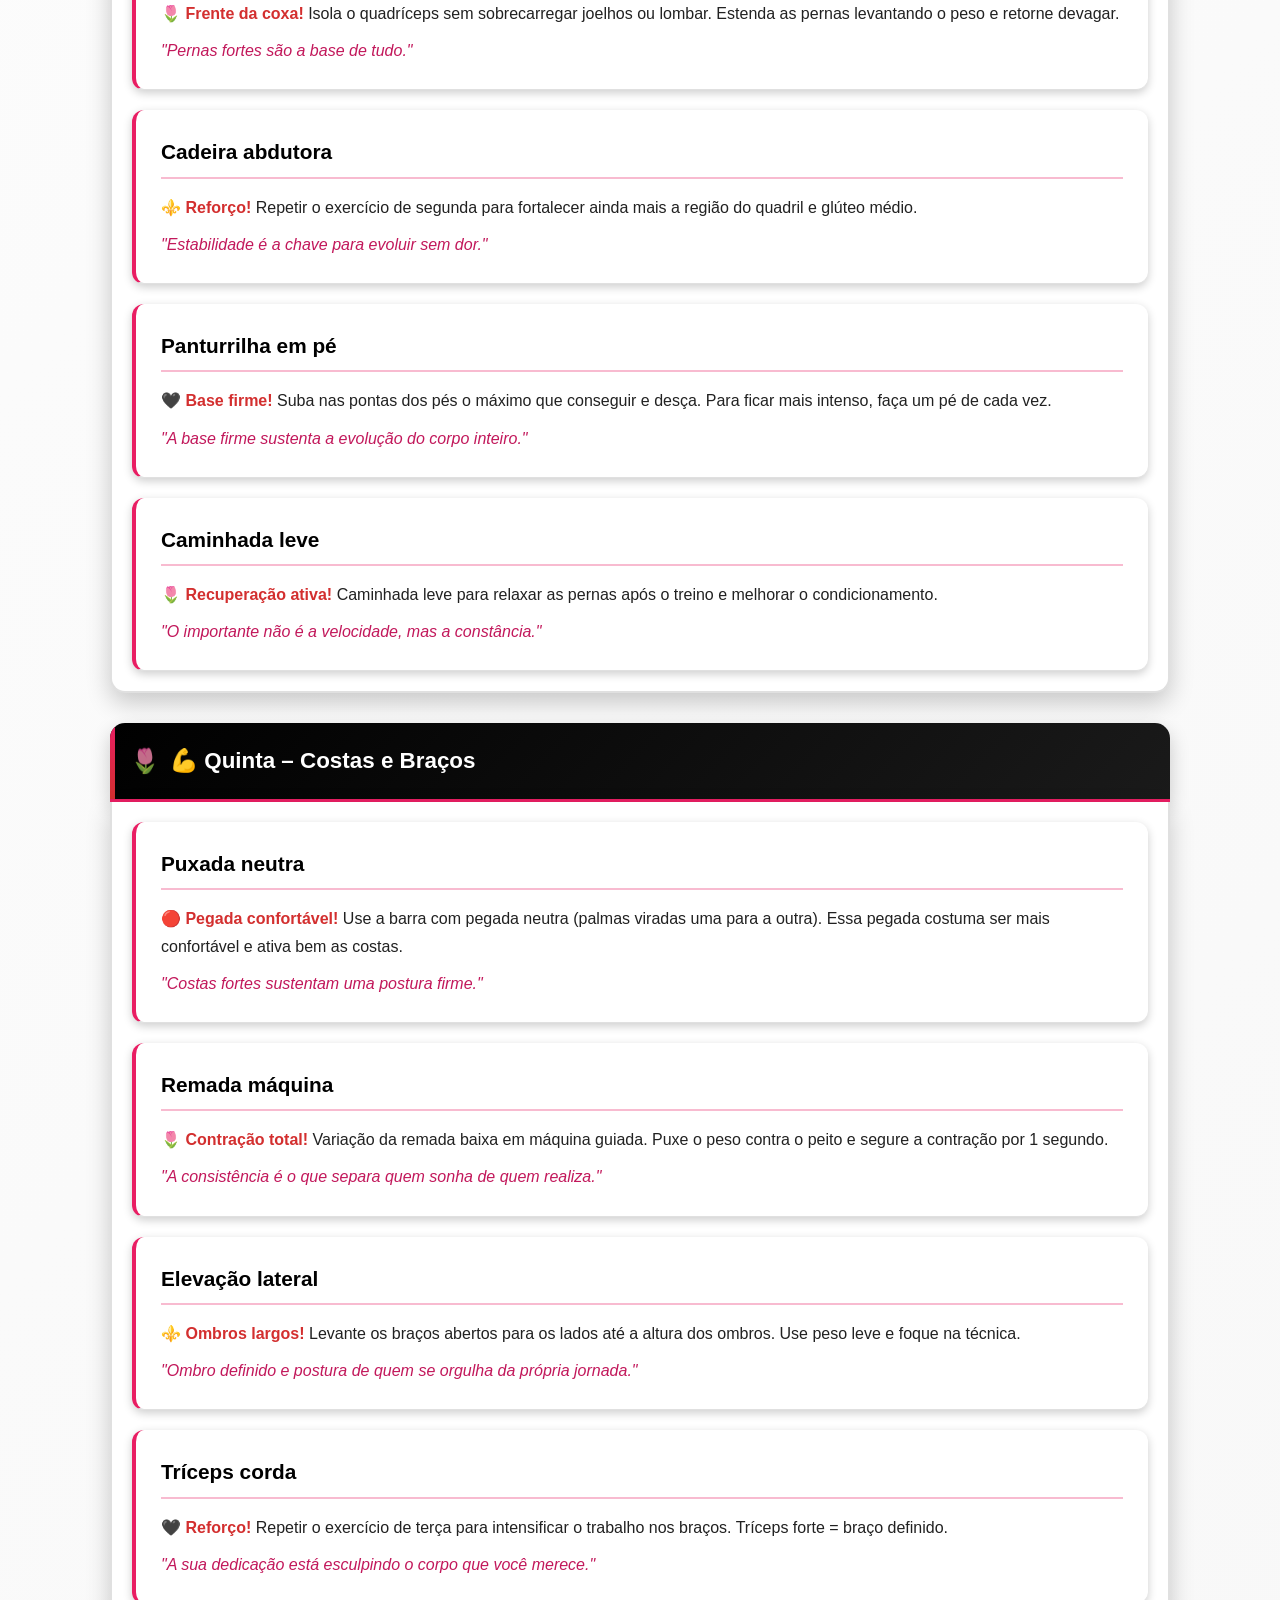
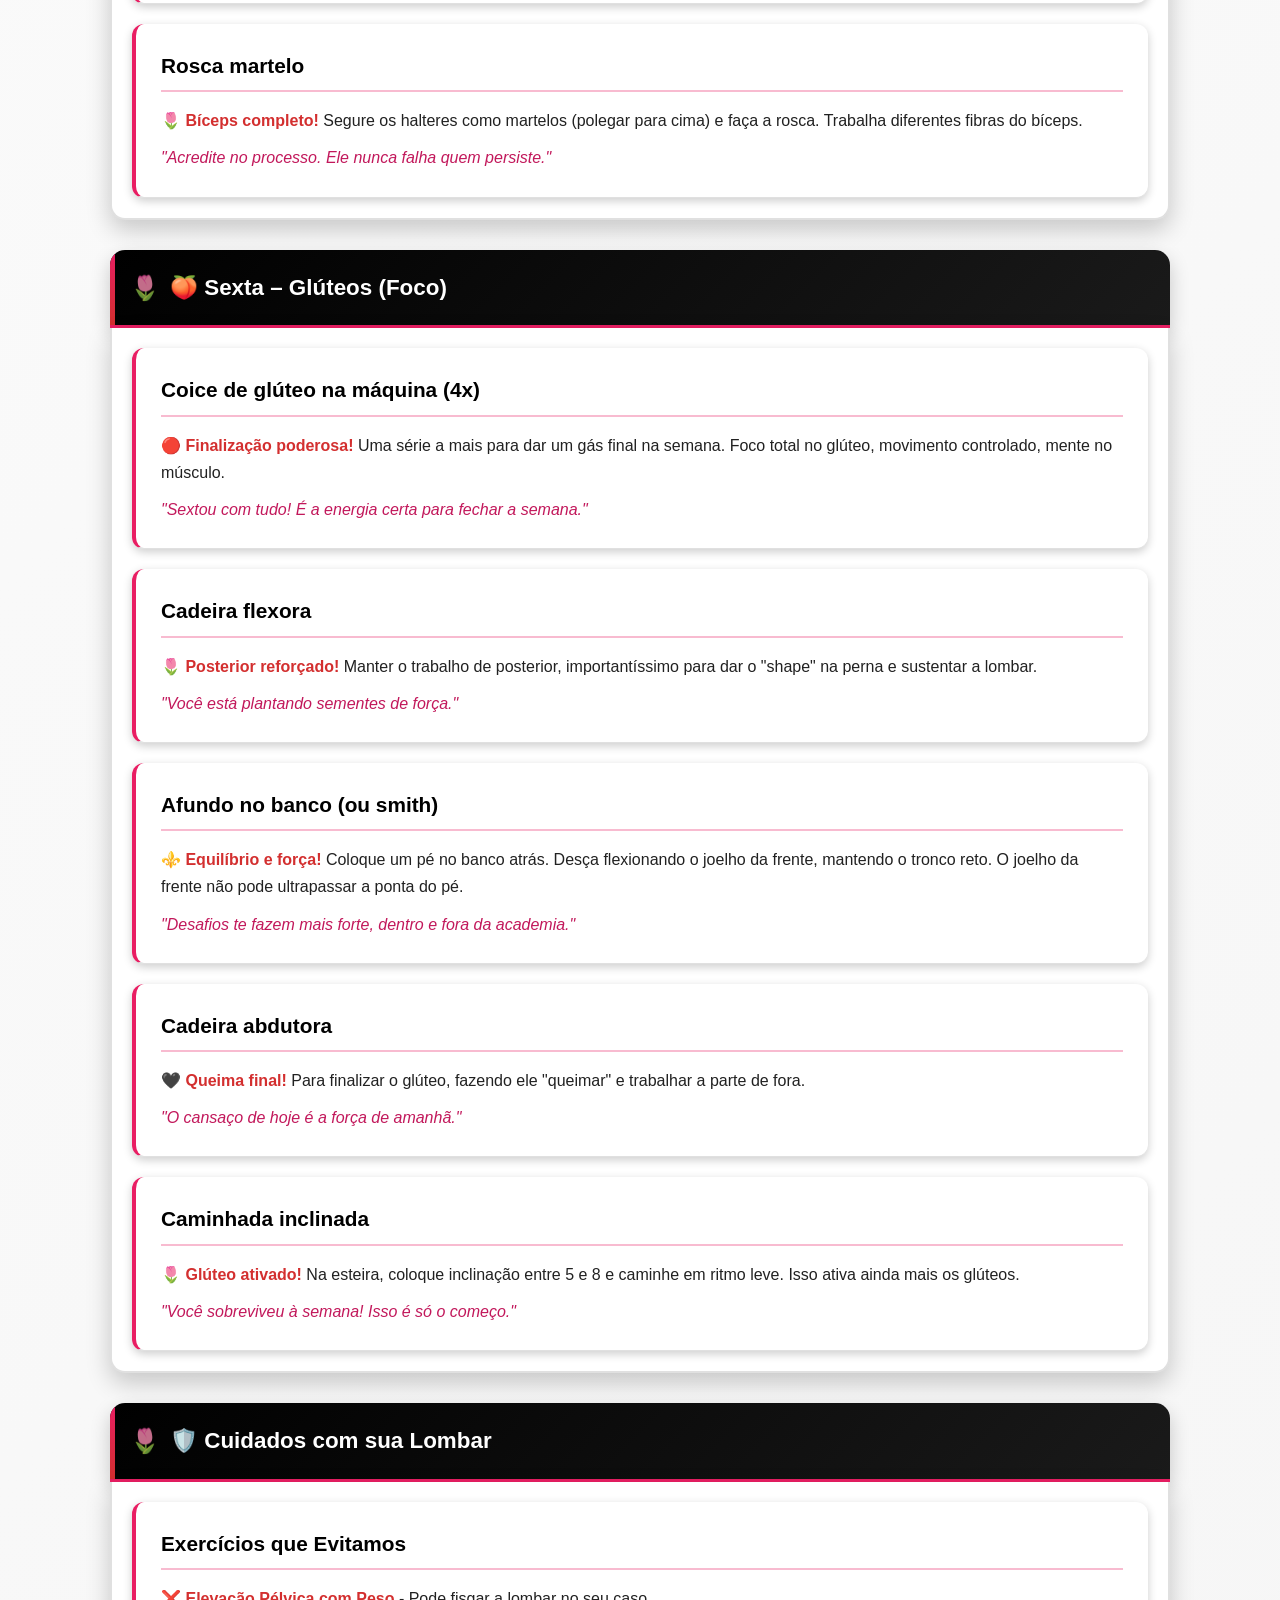
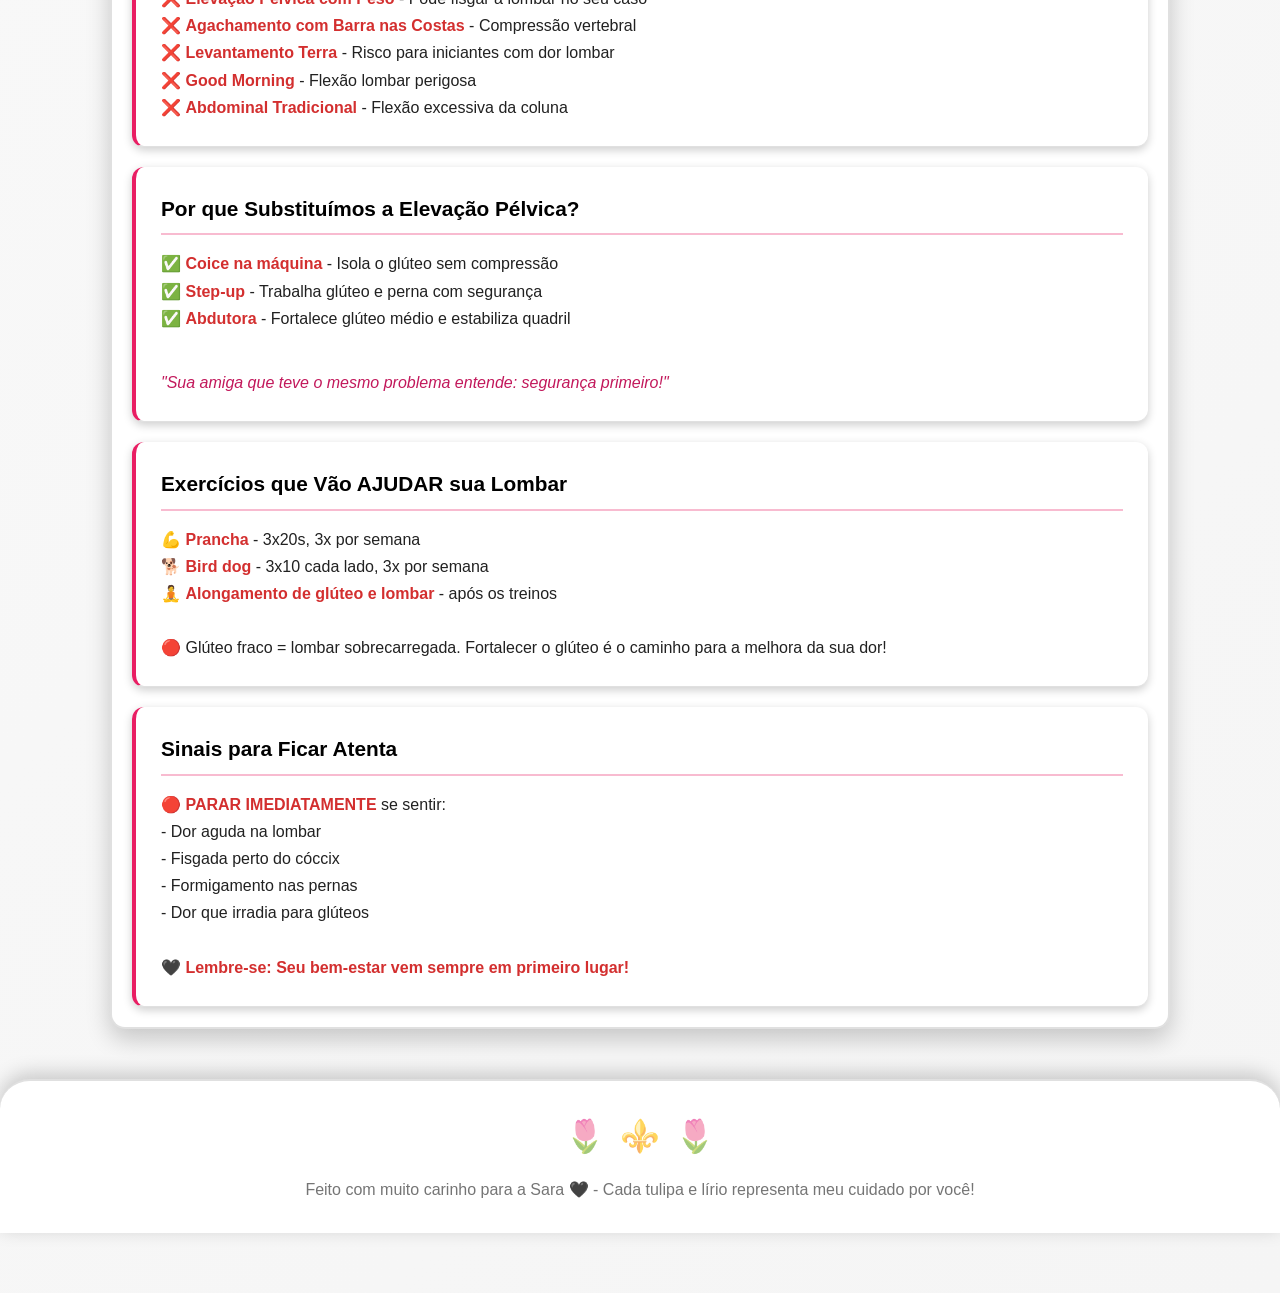
==== commit 87e8ba21: "Update comentarios.html" ====
--- a/comentarios.html
+++ b/comentarios.html
@@ -1,5 +1,6 @@
 <!DOCTYPE html>
 <html lang="pt-br">
+<head>
 <head>
     <meta charset="UTF-8">
     <meta name="viewport" content="width=device-width, initial-scale=1.0">
@@ -7,6 +8,12 @@
     <link rel="stylesheet" href="estilo.css">
     <link rel="manifest" href="manifest.json">
     <meta name="theme-color" content="#000000">
+    
+    <!-- ÍCONES PARA O PWA -->
+    <link rel="apple-touch-icon" href="/Treino_Sarah/icons/icon-192x192.png">
+    <link rel="icon" type="image/png" sizes="192x192" href="/Treino_Sarah/icons/icon-192x192.png">
+    <link rel="icon" type="image/png" sizes="512x512" href="/Treino_Sarah/icons/icon-512x512.png">
+</head>
 </head>
 <body class="pagina-comentarios">
     <header>
@@ -232,4 +239,5 @@
 
     <script src="script.js"></script>
 </body>
-</html>+
+</html>
--- a/estilo.css
+++ b/estilo.css
@@ -37,10 +37,29 @@
     position: relative;
 }
 
-/* FUNDO ESPECIAL PARA PÁGINA INDEX (Tulipas e Lírios) */
+/* FUNDO COM IMAGENS REAIS PARA PÁGINA INDEX */
 .pagina-index {
-    background-image: url('data:image/svg+xml,<svg xmlns="http://www.w3.org/2000/svg" viewBox="0 0 100 100" opacity="0.03"><defs><pattern id="tulipas-lirios" x="0" y="0" width="40" height="40" patternUnits="userSpaceOnUse"><text x="10" y="20" font-size="20" fill="%23c2185b" text-anchor="middle">🌷</text><text x="30" y="35" font-size="20" fill="%23d32f2f" text-anchor="middle">⚜️</text></pattern></defs><rect width="100" height="100" fill="url(%23tulipas-lirios)"/></svg>');
+    background-image: url('imagens/tulipas-bg.jpg'), url('imagens/lirios-bg.jpg');
+    background-position: center, center;
+    background-repeat: repeat, repeat;
+    background-size: 300px, 300px;
+    background-blend-mode: overlay;
     background-attachment: fixed;
+    background-color: var(--branco);
+    position: relative;
+}
+
+/* Overlay escuro para as imagens não atrapalharem a leitura */
+.pagina-index::before {
+    content: '';
+    position: fixed;
+    top: 0;
+    left: 0;
+    width: 100%;
+    height: 100%;
+    background-color: rgba(255, 255, 255, 0.92);
+    z-index: -1;
+    pointer-events: none;
 }
 
 /* FUNDO PARA PÁGINAS COMENTÁRIOS E MOTIVAÇÃO */
@@ -56,7 +75,12 @@
     left: 0;
     width: 100%;
     height: 100%;
-    background-image: url('data:image/svg+xml,<svg xmlns="http://www.w3.org/2000/svg" viewBox="0 0 100 100" opacity="0.02"><defs><pattern id="flores-bg" x="0" y="0" width="50" height="50" patternUnits="userSpaceOnUse"><text x="15" y="25" font-size="16" fill="%23c2185b" text-anchor="middle">🌷</text><text x="35" y="40" font-size="16" fill="%23d32f2f" text-anchor="middle">⚜️</text></pattern></defs><rect width="100" height="100" fill="url(%23flores-bg)"/></svg>');
+    background-image: url('imagens/tulipas-bg.jpg'), url('imagens/lirios-bg.jpg');
+    background-position: center, center;
+    background-repeat: repeat, repeat;
+    background-size: 200px, 200px;
+    background-blend-mode: overlay;
+    opacity: 0.08;
     z-index: -1;
     pointer-events: none;
 }
@@ -1053,4 +1077,4 @@
     .lembrete-content p {
         font-size: 1rem;
     }
-}+}
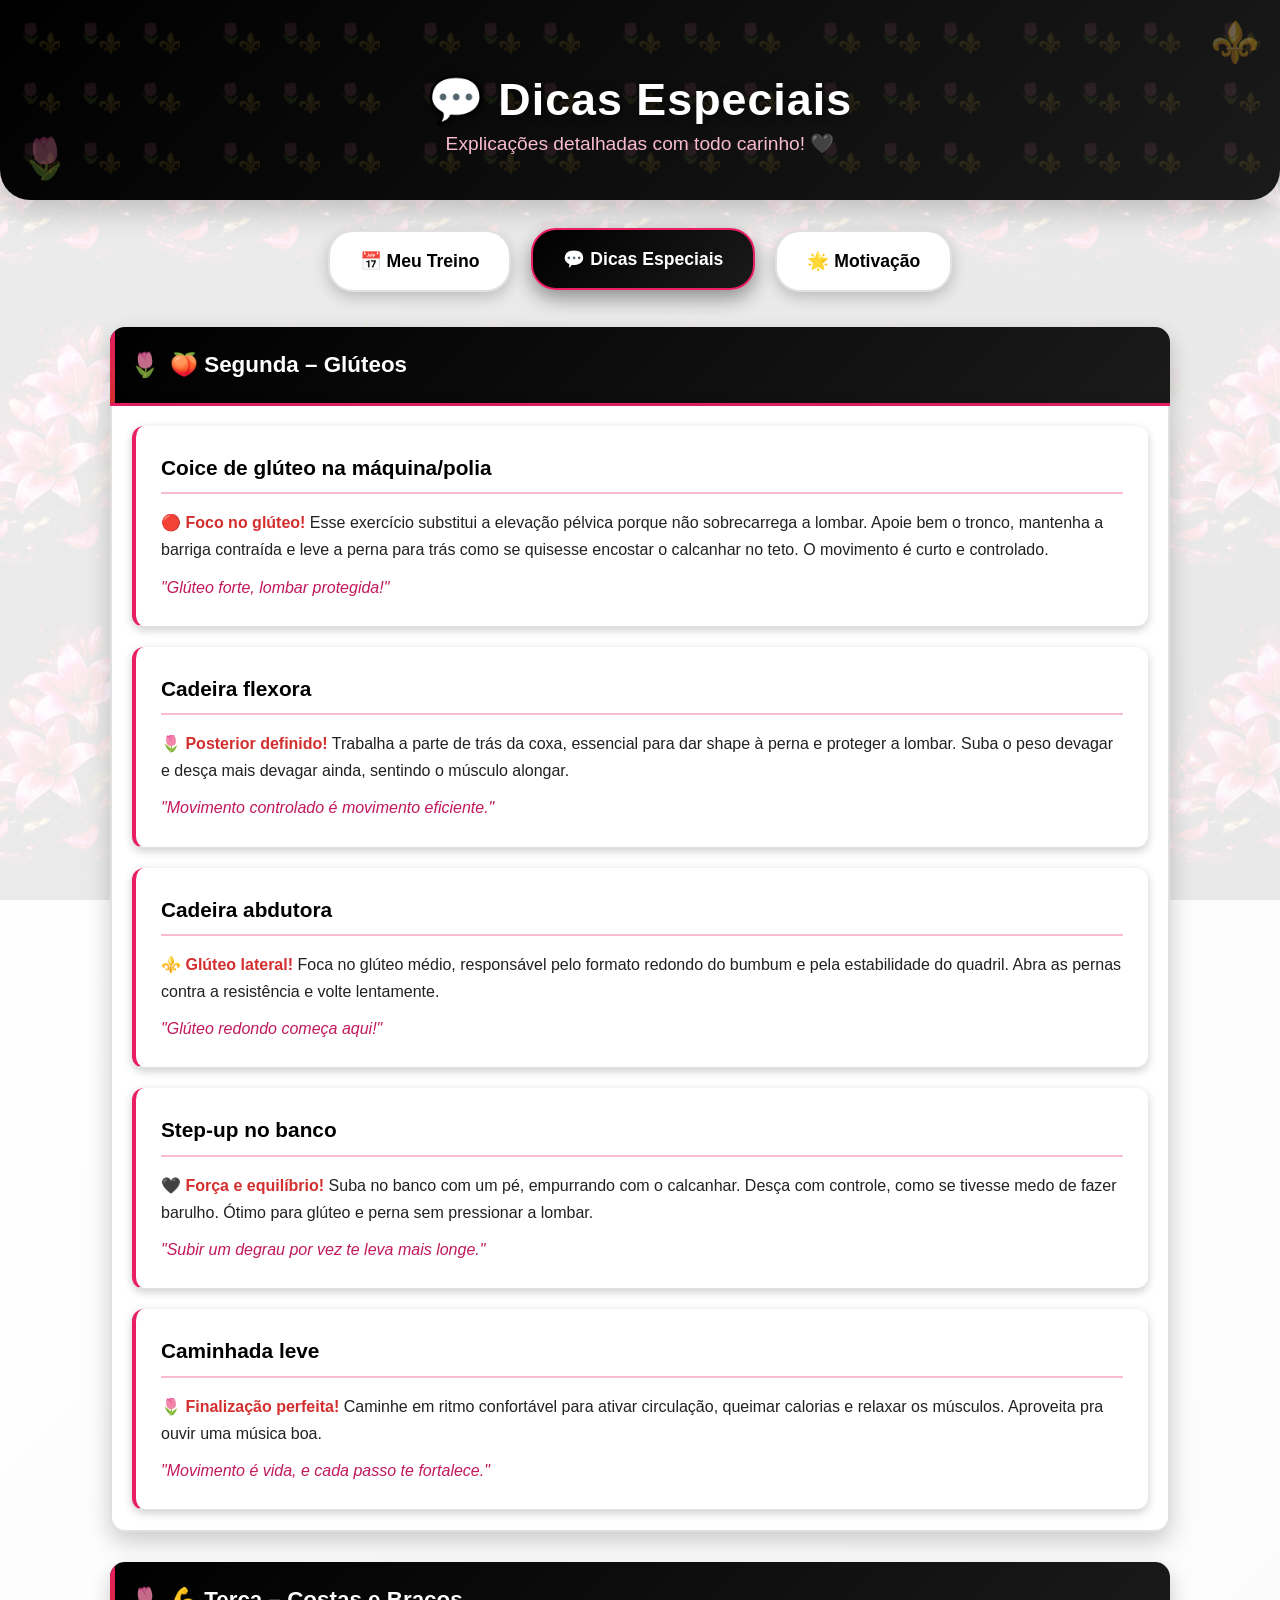
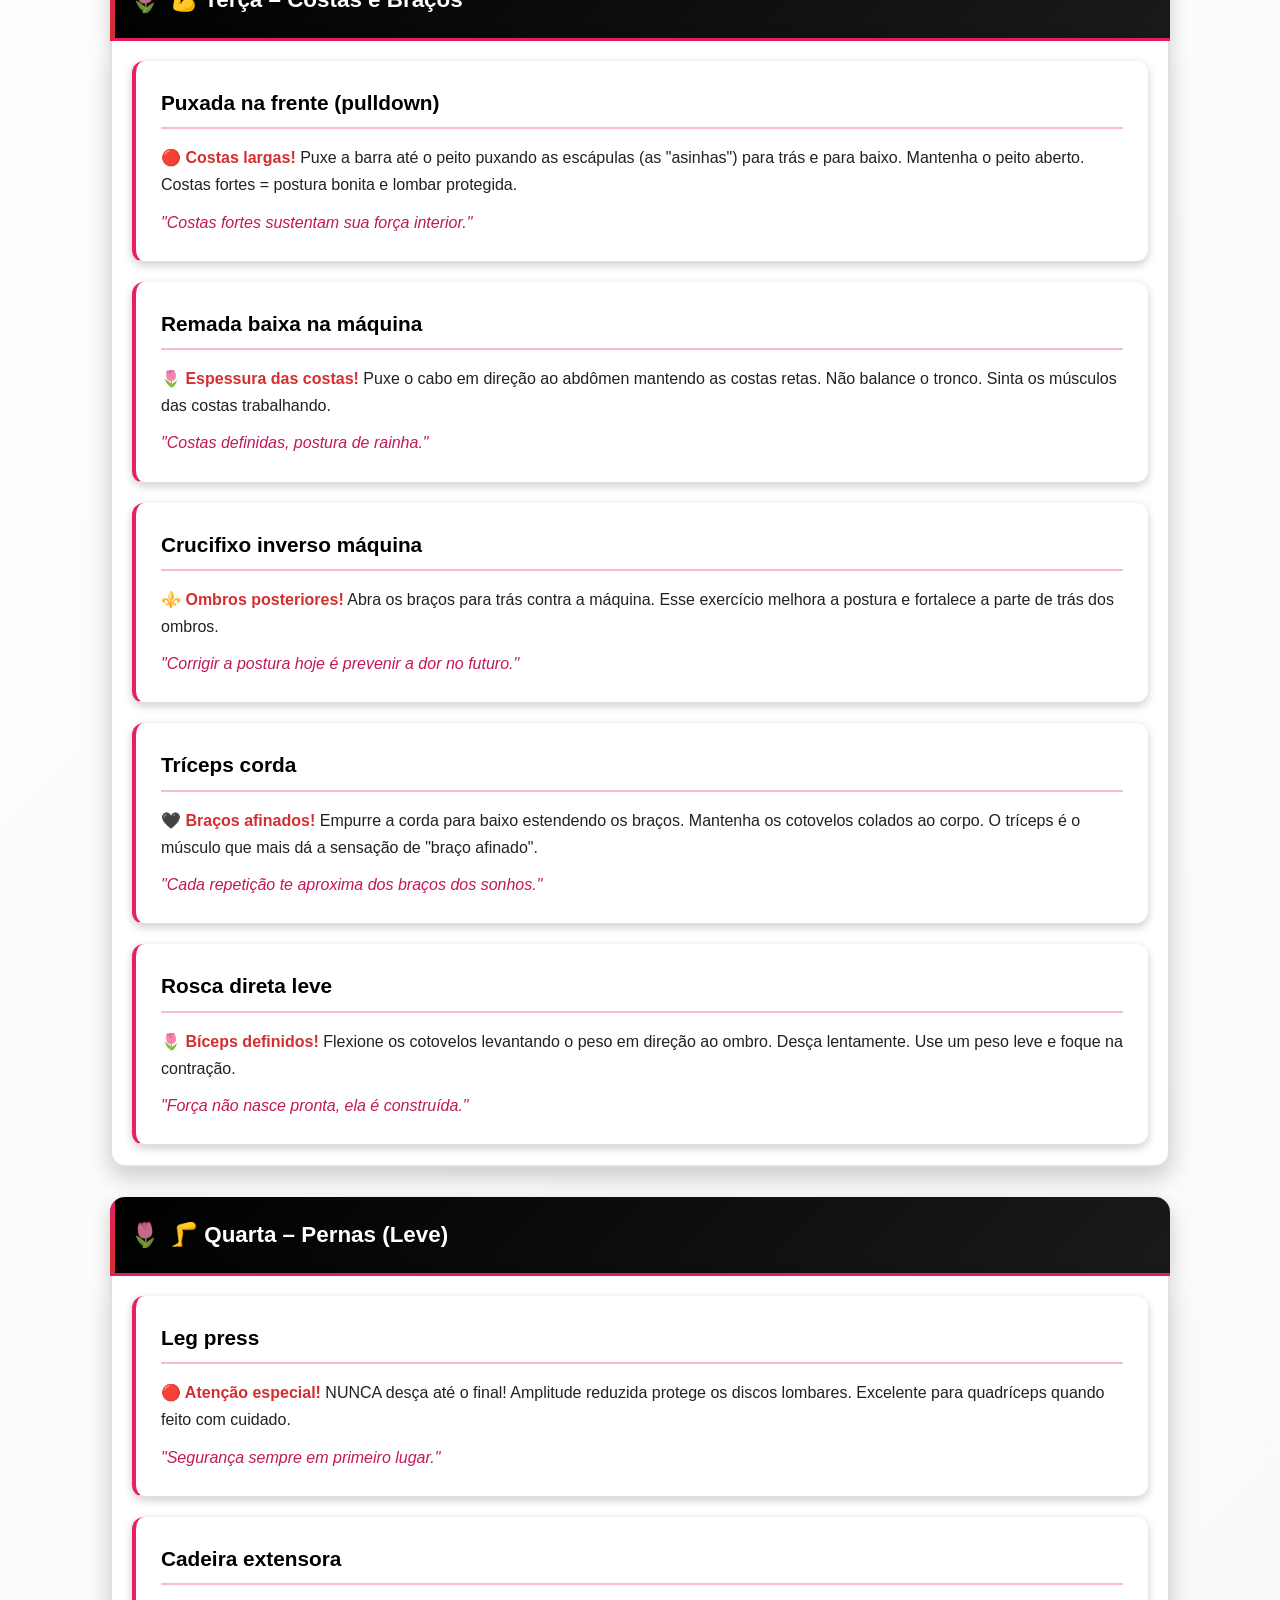
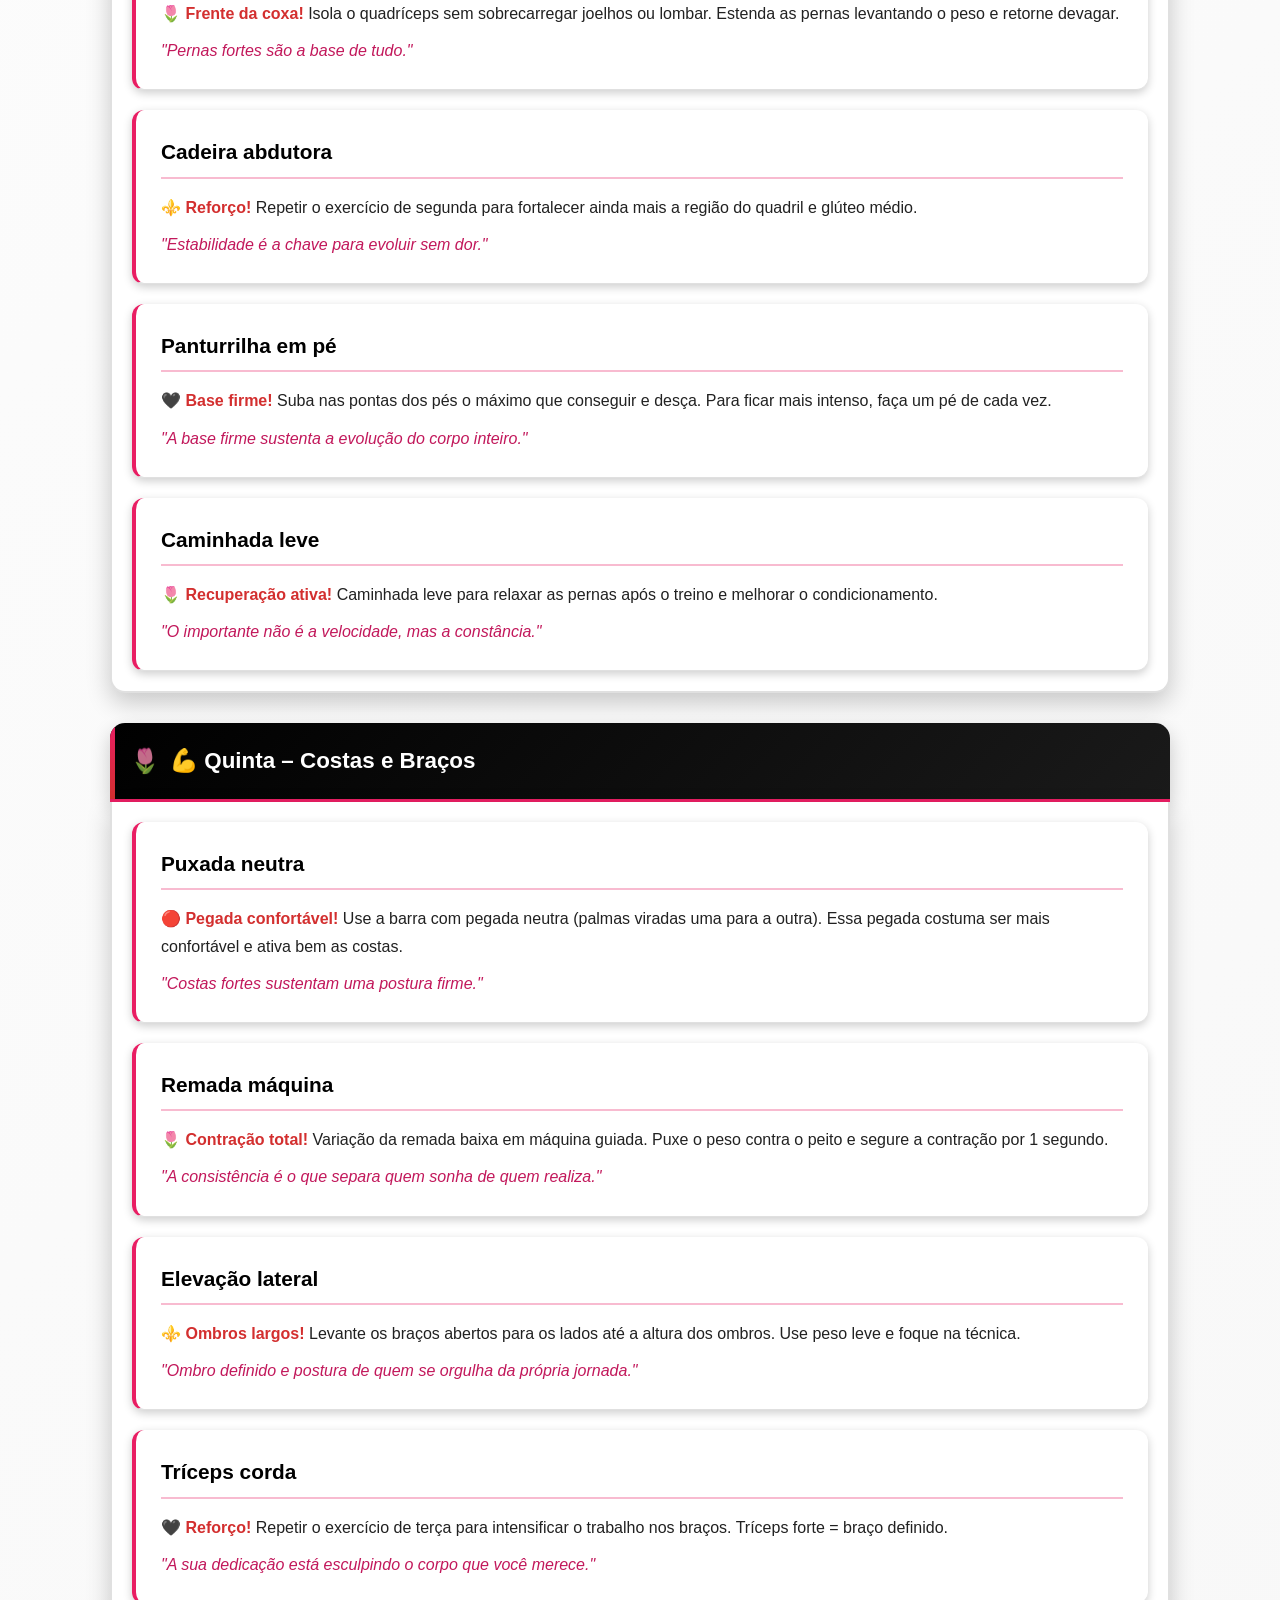
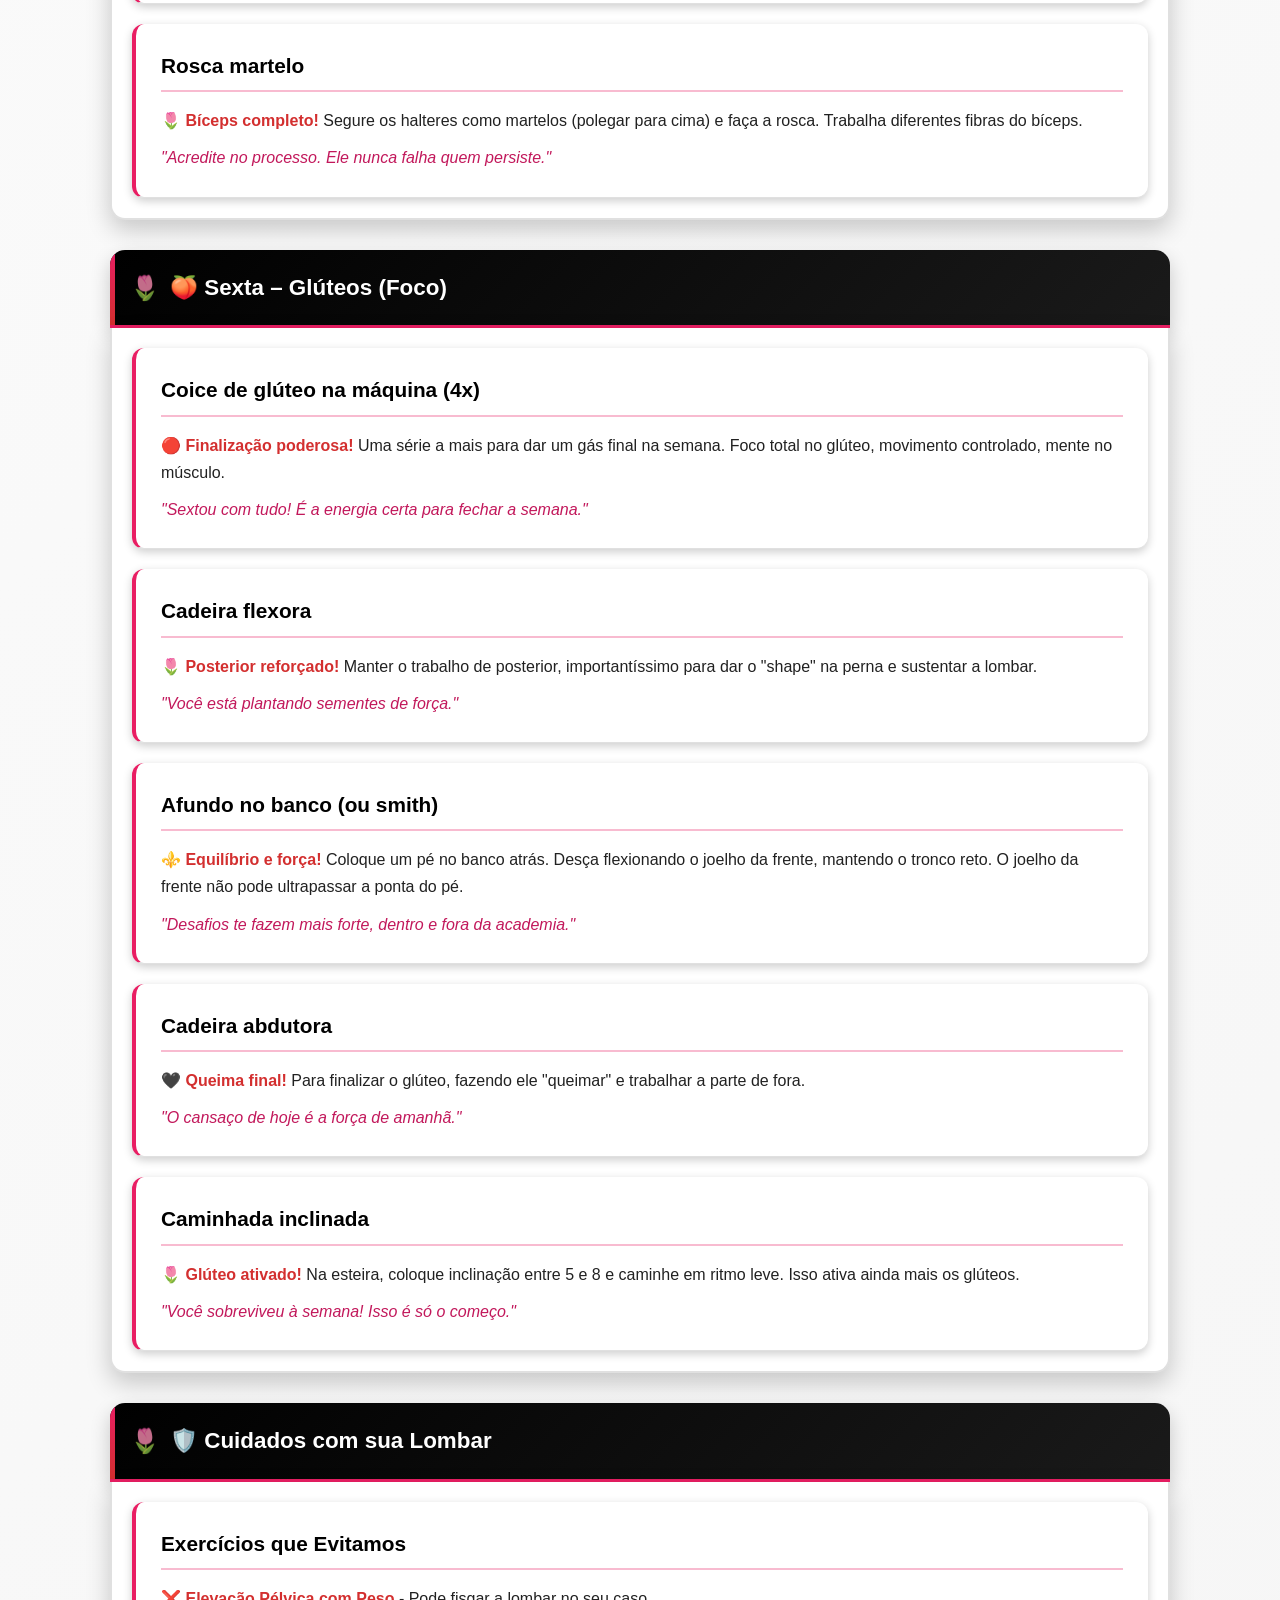
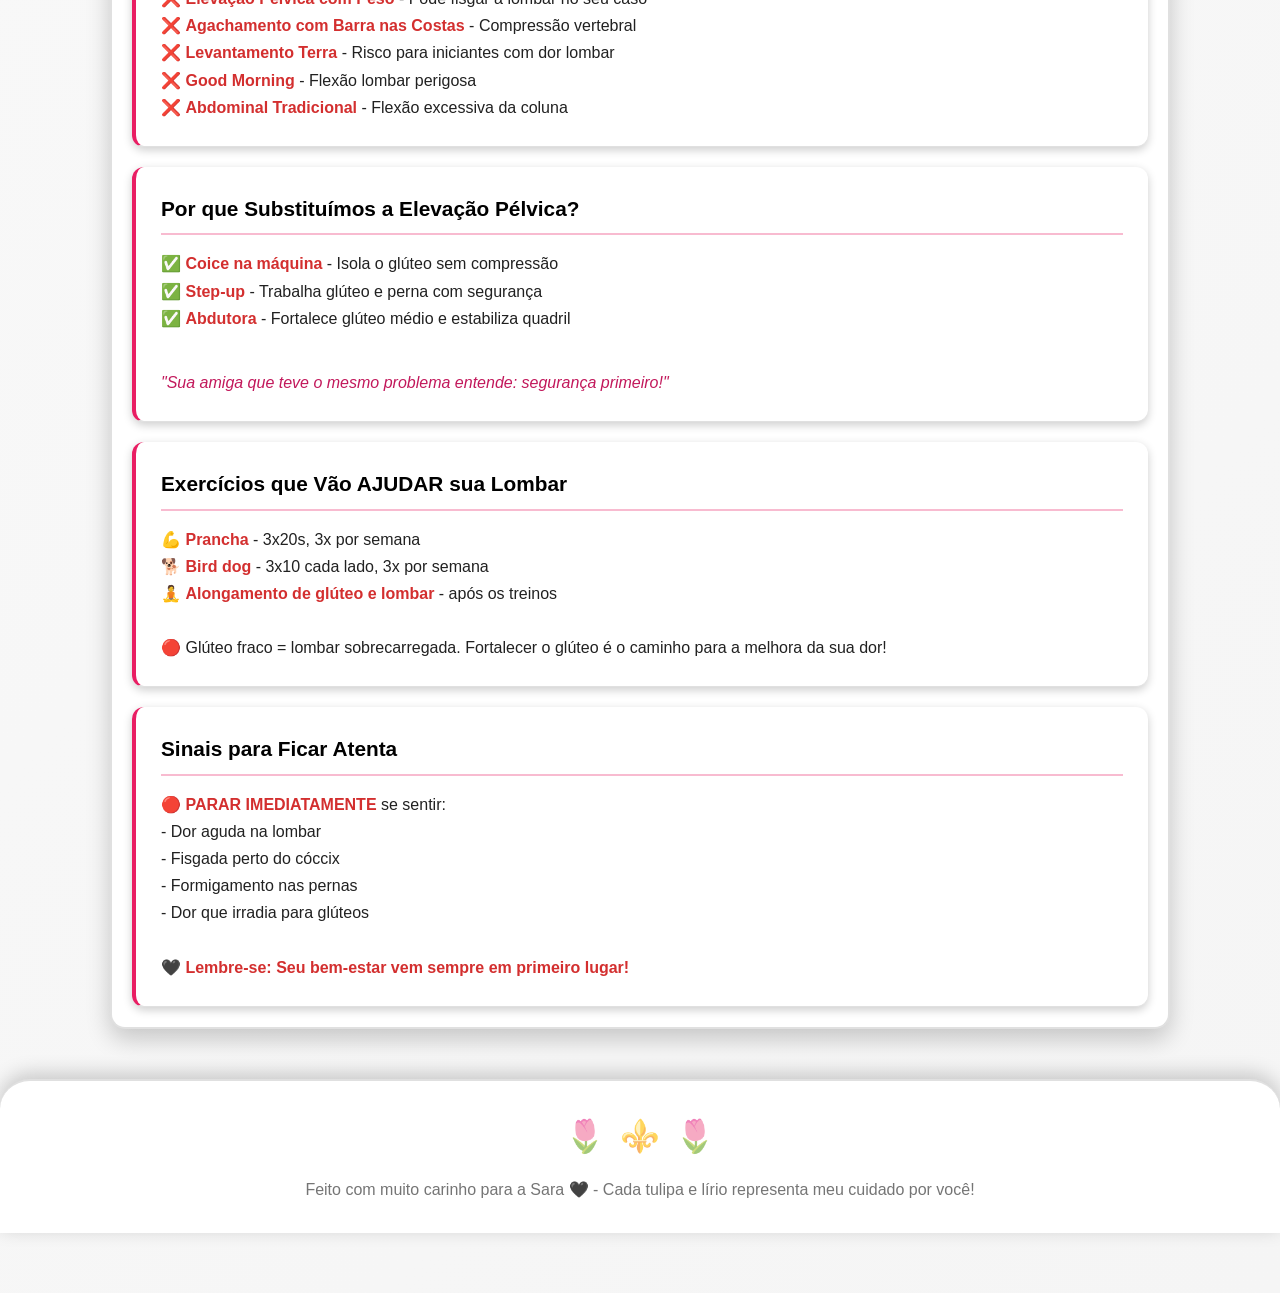
==== commit c60ec631: "Update comentarios.html" ====
--- a/comentarios.html
+++ b/comentarios.html
@@ -10,9 +10,9 @@
     <meta name="theme-color" content="#000000">
     
     <!-- ÍCONES PARA O PWA -->
-    <link rel="apple-touch-icon" href="/Treino_Sarah/icons/icon-192x192.png">
-    <link rel="icon" type="image/png" sizes="192x192" href="/Treino_Sarah/icons/icon-192x192.png">
-    <link rel="icon" type="image/png" sizes="512x512" href="/Treino_Sarah/icons/icon-512x512.png">
+    <link rel="apple-touch-icon" href="/icons/icon-192x192.png">
+    <link rel="icon" type="image/png" sizes="192x192" href="/icons/icon-192x192.png">
+    <link rel="icon" type="image/png" sizes="512x512" href="/icons/icon-512x512.png">
 </head>
 </head>
 <body class="pagina-comentarios">
@@ -241,3 +241,4 @@
 </body>
 
 </html>
+
